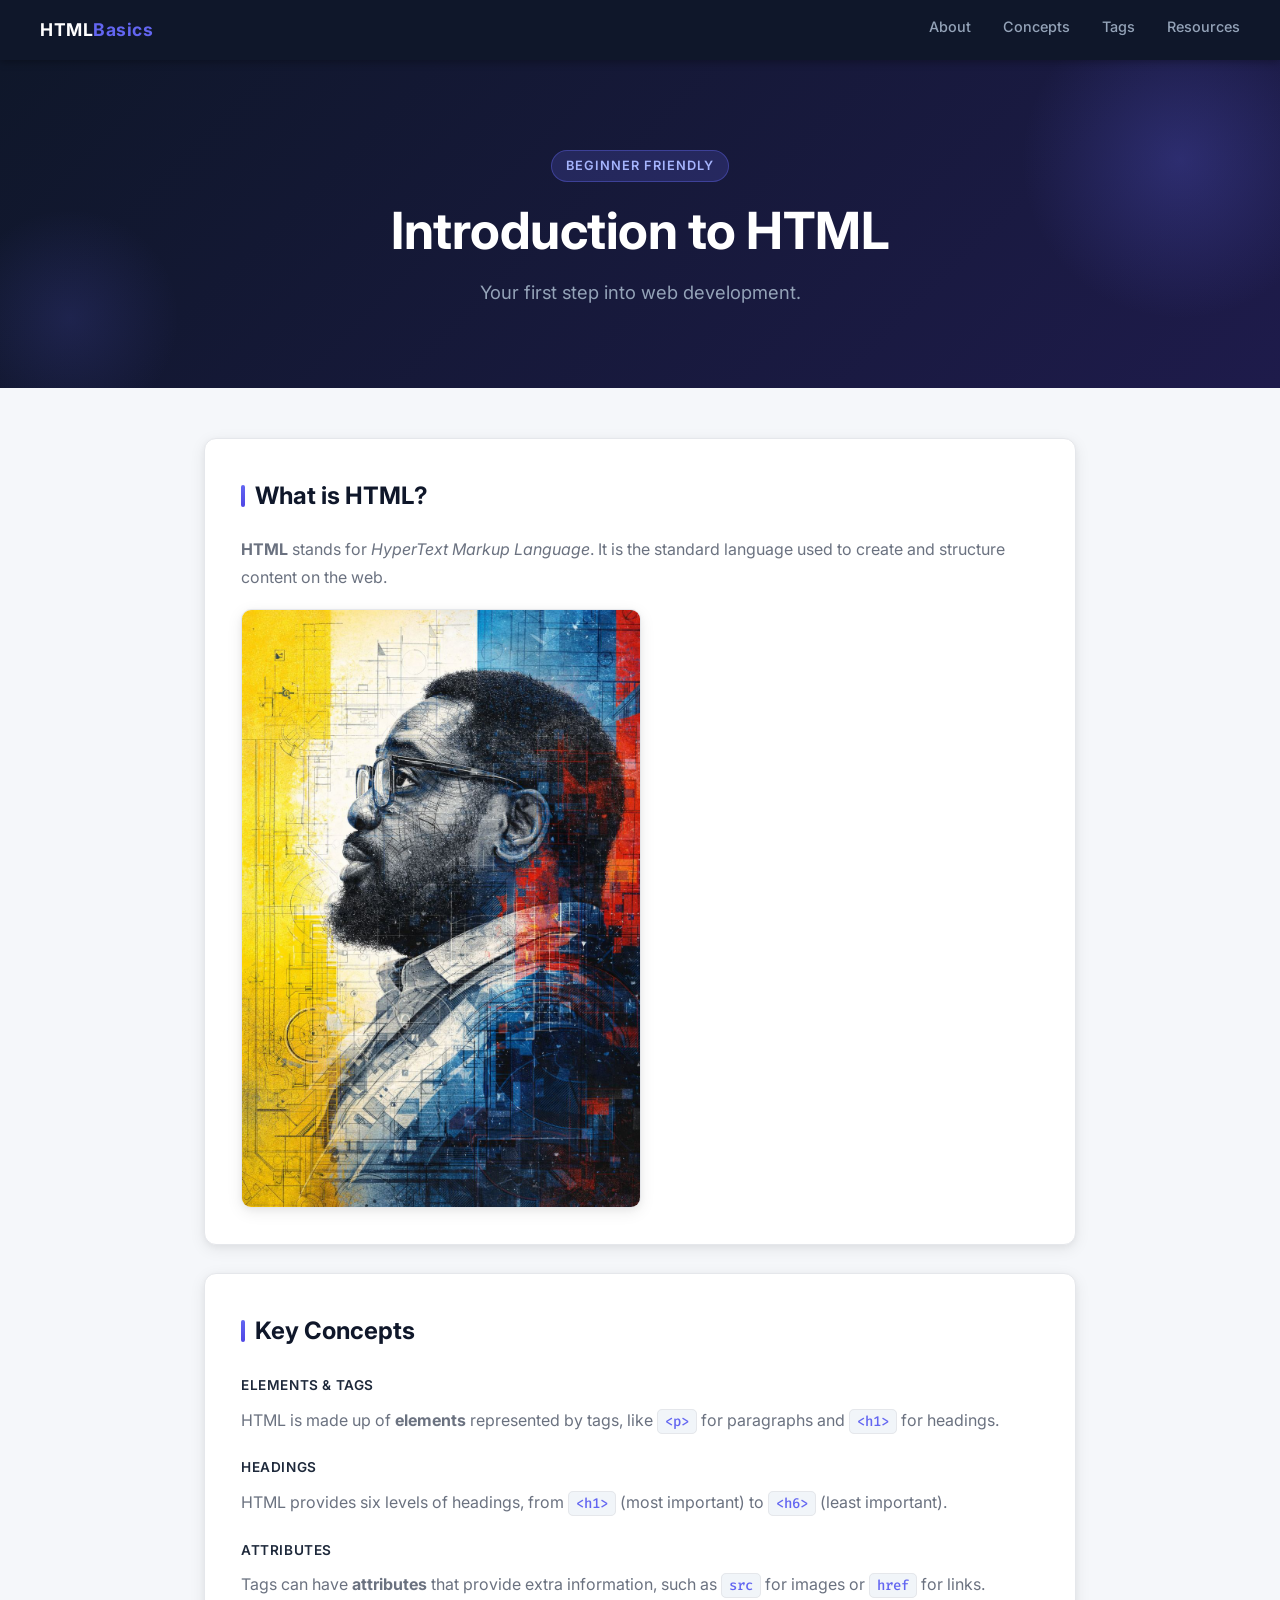
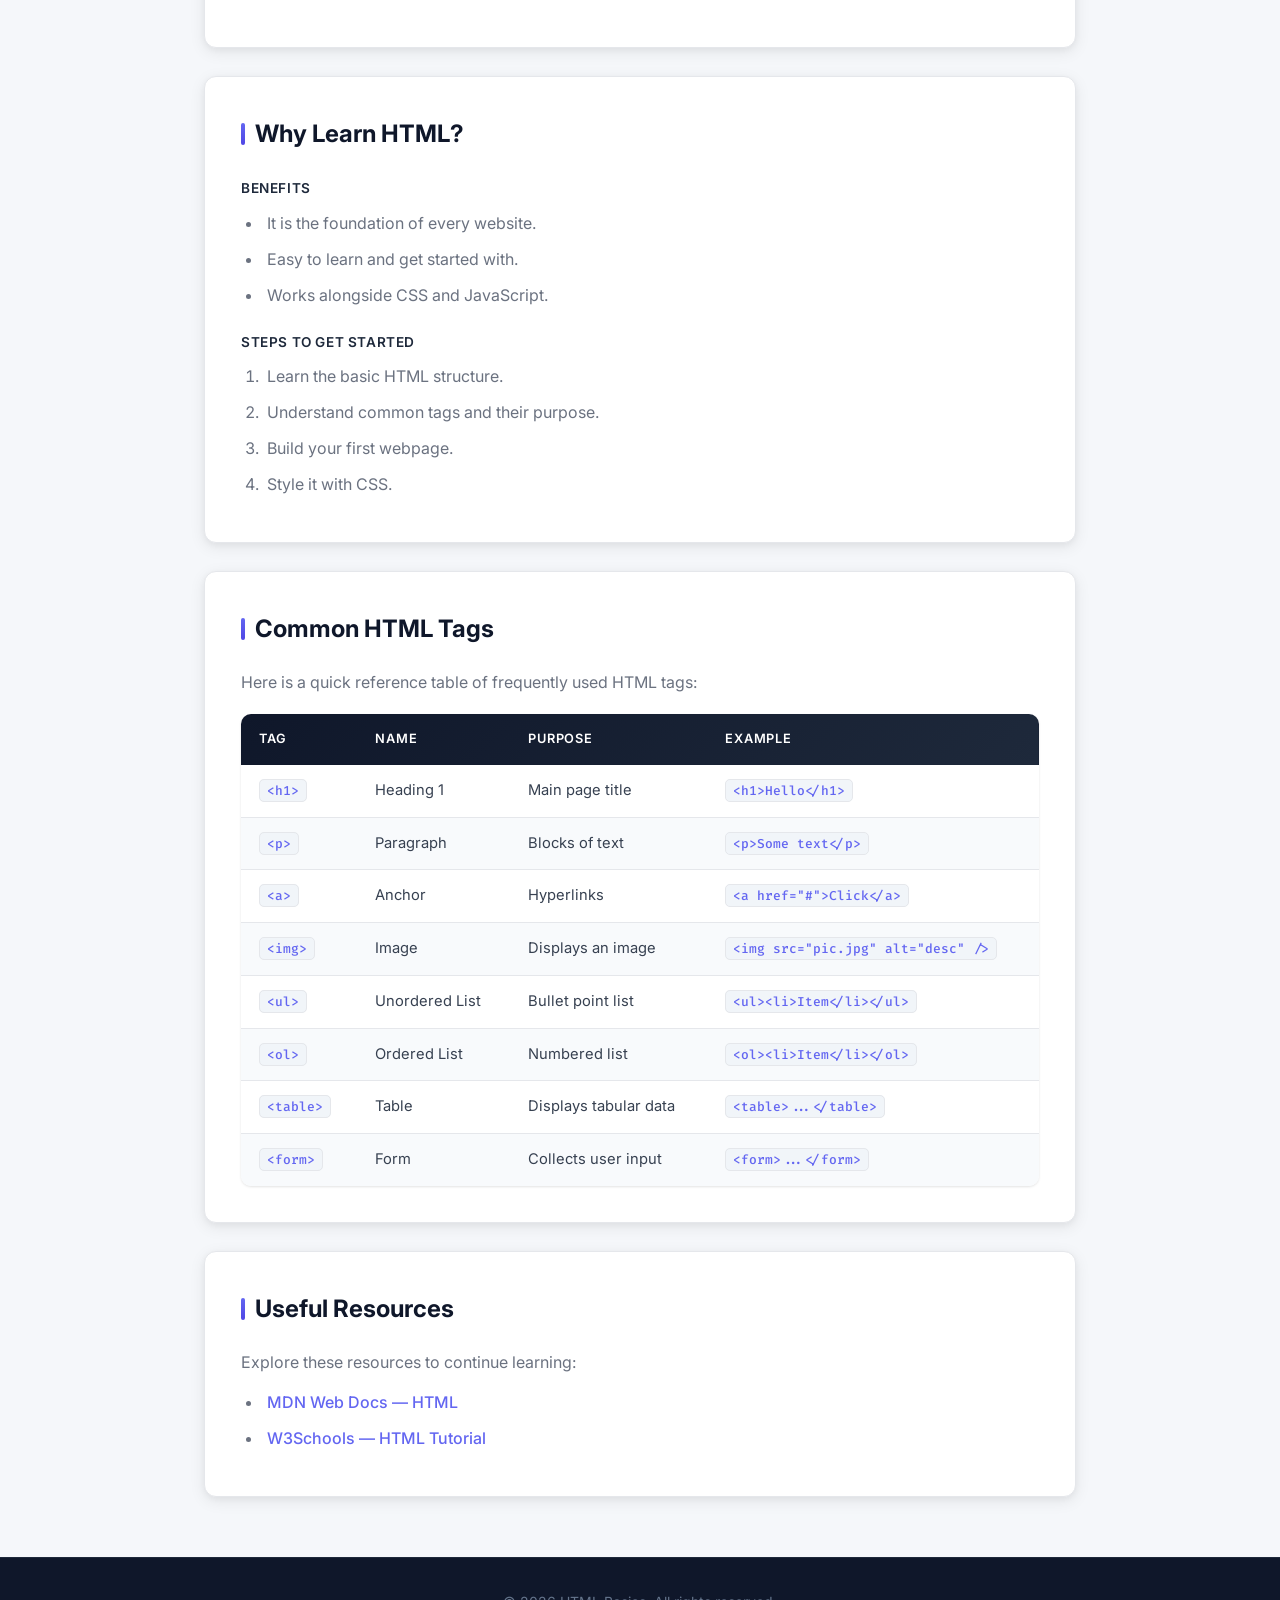
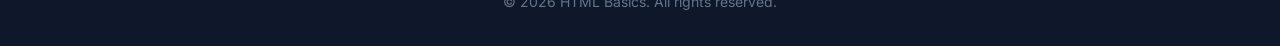
==== 1.html @ 107e8316 "Initial commit: introductory HTML & CSS project" ====
<!DOCTYPE html>
<html lang="en">

<head>
    <meta charset="UTF-8" />
    <meta name="viewport" content="width=device-width, initial-scale=1.0" />
    <meta name="description" content="An introductory HTML page covering the basics of web development." />
    <meta name="keywords" content="HTML, frontend, web development, beginner, basics" />
    <title>HTML Basics</title>
    <link rel="stylesheet" href="style.css" />
</head>

<body>

    <!-- Navigation -->
    <nav>
        <a href="#" class="nav-brand">HTML<span>Basics</span></a>
        <ul>
            <li><a href="#about">About</a></li>
            <li><a href="#concepts">Concepts</a></li>
            <li><a href="#tags">Tags</a></li>
            <li><a href="#resources">Resources</a></li>
        </ul>
    </nav>

    <!-- Page Header -->
    <header>
        <div class="badge">Beginner Friendly</div>
        <h1>Introduction to HTML</h1>
        <p>Your first step into web development.</p>
    </header>

    <!-- Main Content -->
    <main>

        <!-- About Section -->
        <section id="about">
            <h2>What is HTML?</h2>
            <p>
                <strong>HTML</strong> stands for <em>HyperText Markup Language</em>.
                It is the standard language used to create and structure content on the web.
            </p>
            <img src="images/1.jpg" alt="HTML illustration" width="400" />
        </section>

        <!-- Key Concepts Section -->
        <section id="concepts">
            <h2>Key Concepts</h2>

            <h3>Elements &amp; Tags</h3>
            <p>HTML is made up of <strong>elements</strong> represented by tags, like <code>&lt;p&gt;</code> for
                paragraphs and <code>&lt;h1&gt;</code> for headings.</p>

            <h3>Headings</h3>
            <p>HTML provides six levels of headings, from <code>&lt;h1&gt;</code> (most important) to
                <code>&lt;h6&gt;</code> (least important).
            </p>

            <h3>Attributes</h3>
            <p>Tags can have <strong>attributes</strong> that provide extra information, such as <code>src</code> for
                images or <code>href</code> for links.</p>
        </section>

        <!-- Lists Section -->
        <section>
            <h2>Why Learn HTML?</h2>

            <h3>Benefits</h3>
            <ul>
                <li>It is the foundation of every website.</li>
                <li>Easy to learn and get started with.</li>
                <li>Works alongside CSS and JavaScript.</li>
            </ul>

            <h3>Steps to Get Started</h3>
            <ol>
                <li>Learn the basic HTML structure.</li>
                <li>Understand common tags and their purpose.</li>
                <li>Build your first webpage.</li>
                <li>Style it with CSS.</li>
            </ol>
        </section>

        <!-- HTML Tags Table Section -->
        <section id="tags">
            <h2>Common HTML Tags</h2>
            <p>Here is a quick reference table of frequently used HTML tags:</p>
            <table>
                <thead>
                    <tr>
                        <th>Tag</th>
                        <th>Name</th>
                        <th>Purpose</th>
                        <th>Example</th>
                    </tr>
                </thead>
                <tbody>
                    <tr>
                        <td><code>&lt;h1&gt;</code></td>
                        <td>Heading 1</td>
                        <td>Main page title</td>
                        <td><code>&lt;h1&gt;Hello&lt;/h1&gt;</code></td>
                    </tr>
                    <tr>
                        <td><code>&lt;p&gt;</code></td>
                        <td>Paragraph</td>
                        <td>Blocks of text</td>
                        <td><code>&lt;p&gt;Some text&lt;/p&gt;</code></td>
                    </tr>
                    <tr>
                        <td><code>&lt;a&gt;</code></td>
                        <td>Anchor</td>
                        <td>Hyperlinks</td>
                        <td><code>&lt;a href="#"&gt;Click&lt;/a&gt;</code></td>
                    </tr>
                    <tr>
                        <td><code>&lt;img&gt;</code></td>
                        <td>Image</td>
                        <td>Displays an image</td>
                        <td><code>&lt;img src="pic.jpg" alt="desc" /&gt;</code></td>
                    </tr>
                    <tr>
                        <td><code>&lt;ul&gt;</code></td>
                        <td>Unordered List</td>
                        <td>Bullet point list</td>
                        <td><code>&lt;ul&gt;&lt;li&gt;Item&lt;/li&gt;&lt;/ul&gt;</code></td>
                    </tr>
                    <tr>
                        <td><code>&lt;ol&gt;</code></td>
                        <td>Ordered List</td>
                        <td>Numbered list</td>
                        <td><code>&lt;ol&gt;&lt;li&gt;Item&lt;/li&gt;&lt;/ol&gt;</code></td>
                    </tr>
                    <tr>
                        <td><code>&lt;table&gt;</code></td>
                        <td>Table</td>
                        <td>Displays tabular data</td>
                        <td><code>&lt;table&gt;...&lt;/table&gt;</code></td>
                    </tr>
                    <tr>
                        <td><code>&lt;form&gt;</code></td>
                        <td>Form</td>
                        <td>Collects user input</td>
                        <td><code>&lt;form&gt;...&lt;/form&gt;</code></td>
                    </tr>
                </tbody>
            </table>
        </section>

        <!-- Links Section -->
        <section id="resources">
            <h2>Useful Resources</h2>
            <p>Explore these resources to continue learning:</p>
            <ul>
                <li><a href="https://developer.mozilla.org/en-US/docs/Web/HTML" target="_blank"
                        rel="noopener noreferrer">MDN Web Docs — HTML</a></li>
                <li><a href="https://www.w3schools.com/html/" target="_blank" rel="noopener noreferrer">W3Schools — HTML
                        Tutorial</a></li>
            </ul>
        </section>

    </main>

    <!-- Page Footer -->
    <footer>
        <p>&copy; 2026 HTML Basics. All rights reserved.</p>
    </footer>

</body>

</html>
---- style.css ----
/* ── Google Fonts ── */
@import url('https://fonts.googleapis.com/css2?family=Inter:wght@400;500;600;700&family=Fira+Code:wght@400;500&display=swap');

/* ── CSS Variables ── */
:root {
    --color-bg: #f5f7fa;
    --color-surface: #ffffff;
    --color-primary: #0f172a;
    --color-secondary: #1e293b;
    --color-accent: #6366f1;
    --color-accent-hover: #4f46e5;
    --color-danger: #ef4444;
    --color-text: #374151;
    --color-muted: #6b7280;
    --color-border: #e5e7eb;
    --color-code-bg: #f1f5f9;
    --radius: 12px;
    --shadow-sm: 0 1px 3px rgba(0, 0, 0, 0.08), 0 1px 2px rgba(0, 0, 0, 0.04);
    --shadow-md: 0 4px 16px rgba(0, 0, 0, 0.08), 0 2px 6px rgba(0, 0, 0, 0.04);
    --transition: 0.2s ease;
}

/* ── Reset & Base ── */
*,
*::before,
*::after {
    margin: 0;
    padding: 0;
    box-sizing: border-box;
}

html {
    scroll-behavior: smooth;
}

body {
    font-family: 'Inter', 'Segoe UI', sans-serif;
    background-color: var(--color-bg);
    color: var(--color-text);
    line-height: 1.75;
    font-size: 16px;
}

/* ── Nav ── */
nav {
    background-color: var(--color-primary);
    padding: 0 40px;
    display: flex;
    align-items: center;
    justify-content: space-between;
    height: 60px;
    position: sticky;
    top: 0;
    z-index: 100;
    box-shadow: 0 2px 8px rgba(0, 0, 0, 0.3);
}

nav .nav-brand {
    color: #fff;
    font-size: 1.1rem;
    font-weight: 700;
    letter-spacing: 0.5px;
    text-decoration: none;
}

nav .nav-brand span {
    color: var(--color-accent);
}

nav ul {
    list-style: none;
    display: flex;
    gap: 28px;
    padding: 0;
}

nav ul li a {
    color: #94a3b8;
    font-size: 0.9rem;
    font-weight: 500;
    text-decoration: none;
    transition: color var(--transition);
}

nav ul li a:hover {
    color: #fff;
    text-decoration: none;
}

/* ── Header ── */
header {
    background: linear-gradient(135deg, var(--color-primary) 0%, #1e1b4b 100%);
    color: #fff;
    padding: 90px 40px 80px;
    text-align: center;
    position: relative;
    overflow: hidden;
}

header::before {
    content: '';
    position: absolute;
    top: -60px;
    right: -60px;
    width: 320px;
    height: 320px;
    background: radial-gradient(circle, rgba(99, 102, 241, 0.25) 0%, transparent 70%);
    pointer-events: none;
}

header::after {
    content: '';
    position: absolute;
    bottom: -40px;
    left: -40px;
    width: 220px;
    height: 220px;
    background: radial-gradient(circle, rgba(99, 102, 241, 0.15) 0%, transparent 70%);
    pointer-events: none;
}

header .badge {
    display: inline-block;
    background-color: rgba(99, 102, 241, 0.2);
    color: #a5b4fc;
    border: 1px solid rgba(99, 102, 241, 0.4);
    padding: 4px 14px;
    border-radius: 999px;
    font-size: 0.8rem;
    font-weight: 600;
    letter-spacing: 1px;
    text-transform: uppercase;
    margin-bottom: 18px;
}

header h1 {
    font-size: 3.2rem;
    font-weight: 700;
    letter-spacing: -0.5px;
    margin-bottom: 14px;
    line-height: 1.2;
}

header p {
    font-size: 1.15rem;
    color: #94a3b8;
    max-width: 480px;
    margin: 0 auto;
}

/* ── Main Layout ── */
main {
    max-width: 920px;
    margin: 50px auto 60px;
    padding: 0 24px;
    display: flex;
    flex-direction: column;
    gap: 28px;
}

/* ── Sections ── */
section {
    background-color: var(--color-surface);
    border-radius: var(--radius);
    padding: 36px;
    box-shadow: var(--shadow-md);
    border: 1px solid var(--color-border);
    transition: box-shadow var(--transition);
}

section:hover {
    box-shadow: 0 8px 28px rgba(0, 0, 0, 0.1);
}

section h2 {
    font-size: 1.5rem;
    font-weight: 700;
    color: var(--color-primary);
    margin-bottom: 18px;
    display: flex;
    align-items: center;
    gap: 10px;
}

section h2::before {
    content: '';
    display: inline-block;
    width: 4px;
    height: 22px;
    background: linear-gradient(180deg, var(--color-accent), var(--color-accent-hover));
    border-radius: 4px;
    flex-shrink: 0;
}

section h3 {
    font-size: 1rem;
    font-weight: 600;
    color: var(--color-secondary);
    margin: 22px 0 8px;
    text-transform: uppercase;
    letter-spacing: 0.6px;
    font-size: 0.85rem;
}

section p {
    color: var(--color-muted);
    margin-bottom: 12px;
}

/* ── Image ── */
img {
    display: block;
    max-width: 100%;
    border-radius: 10px;
    margin-top: 18px;
    box-shadow: var(--shadow-md);
    border: 1px solid var(--color-border);
}

/* ── Lists ── */
ul,
ol {
    padding-left: 22px;
    color: var(--color-muted);
}

ul li,
ol li {
    margin-bottom: 8px;
    padding-left: 4px;
}

/* ── Code ── */
code {
    background-color: var(--color-code-bg);
    color: var(--color-accent);
    padding: 2px 7px;
    border-radius: 5px;
    font-size: 0.875em;
    font-family: 'Fira Code', 'Courier New', monospace;
    border: 1px solid var(--color-border);
    font-weight: 500;
}

/* ── Table ── */
table {
    width: 100%;
    border-collapse: collapse;
    margin-top: 18px;
    font-size: 0.92rem;
    border-radius: 10px;
    overflow: hidden;
    box-shadow: var(--shadow-sm);
}

thead {
    background: linear-gradient(135deg, var(--color-primary), var(--color-secondary));
    color: #fff;
}

thead th {
    padding: 14px 18px;
    text-align: left;
    font-size: 0.8rem;
    font-weight: 600;
    letter-spacing: 0.8px;
    text-transform: uppercase;
}

tbody tr {
    border-bottom: 1px solid var(--color-border);
    transition: background-color var(--transition);
}

tbody tr:last-child {
    border-bottom: none;
}

tbody tr:nth-child(even) {
    background-color: #f8fafc;
}

tbody tr:hover {
    background-color: #eef2ff;
}

tbody td {
    padding: 13px 18px;
    color: var(--color-text);
}

/* ── Links ── */
a {
    color: var(--color-accent);
    text-decoration: none;
    font-weight: 500;
    transition: color var(--transition);
}

a:hover {
    color: var(--color-accent-hover);
    text-decoration: underline;
}

/* ── Footer ── */
footer {
    text-align: center;
    padding: 32px 24px;
    background-color: var(--color-primary);
    color: #64748b;
    font-size: 0.875rem;
    margin-top: 20px;
    border-top: 1px solid #1e293b;
}

footer p {
    color: #64748b;
}

/* ── Responsive ── */
@media (max-width: 640px) {
    nav {
        padding: 0 20px;
    }

    nav ul {
        display: none;
    }

    header {
        padding: 60px 24px 50px;
    }

    header h1 {
        font-size: 2rem;
    }

    section {
        padding: 24px;
    }

    table {
        font-size: 0.8rem;
    }

    thead th,
    tbody td {
        padding: 10px 12px;
    }
}
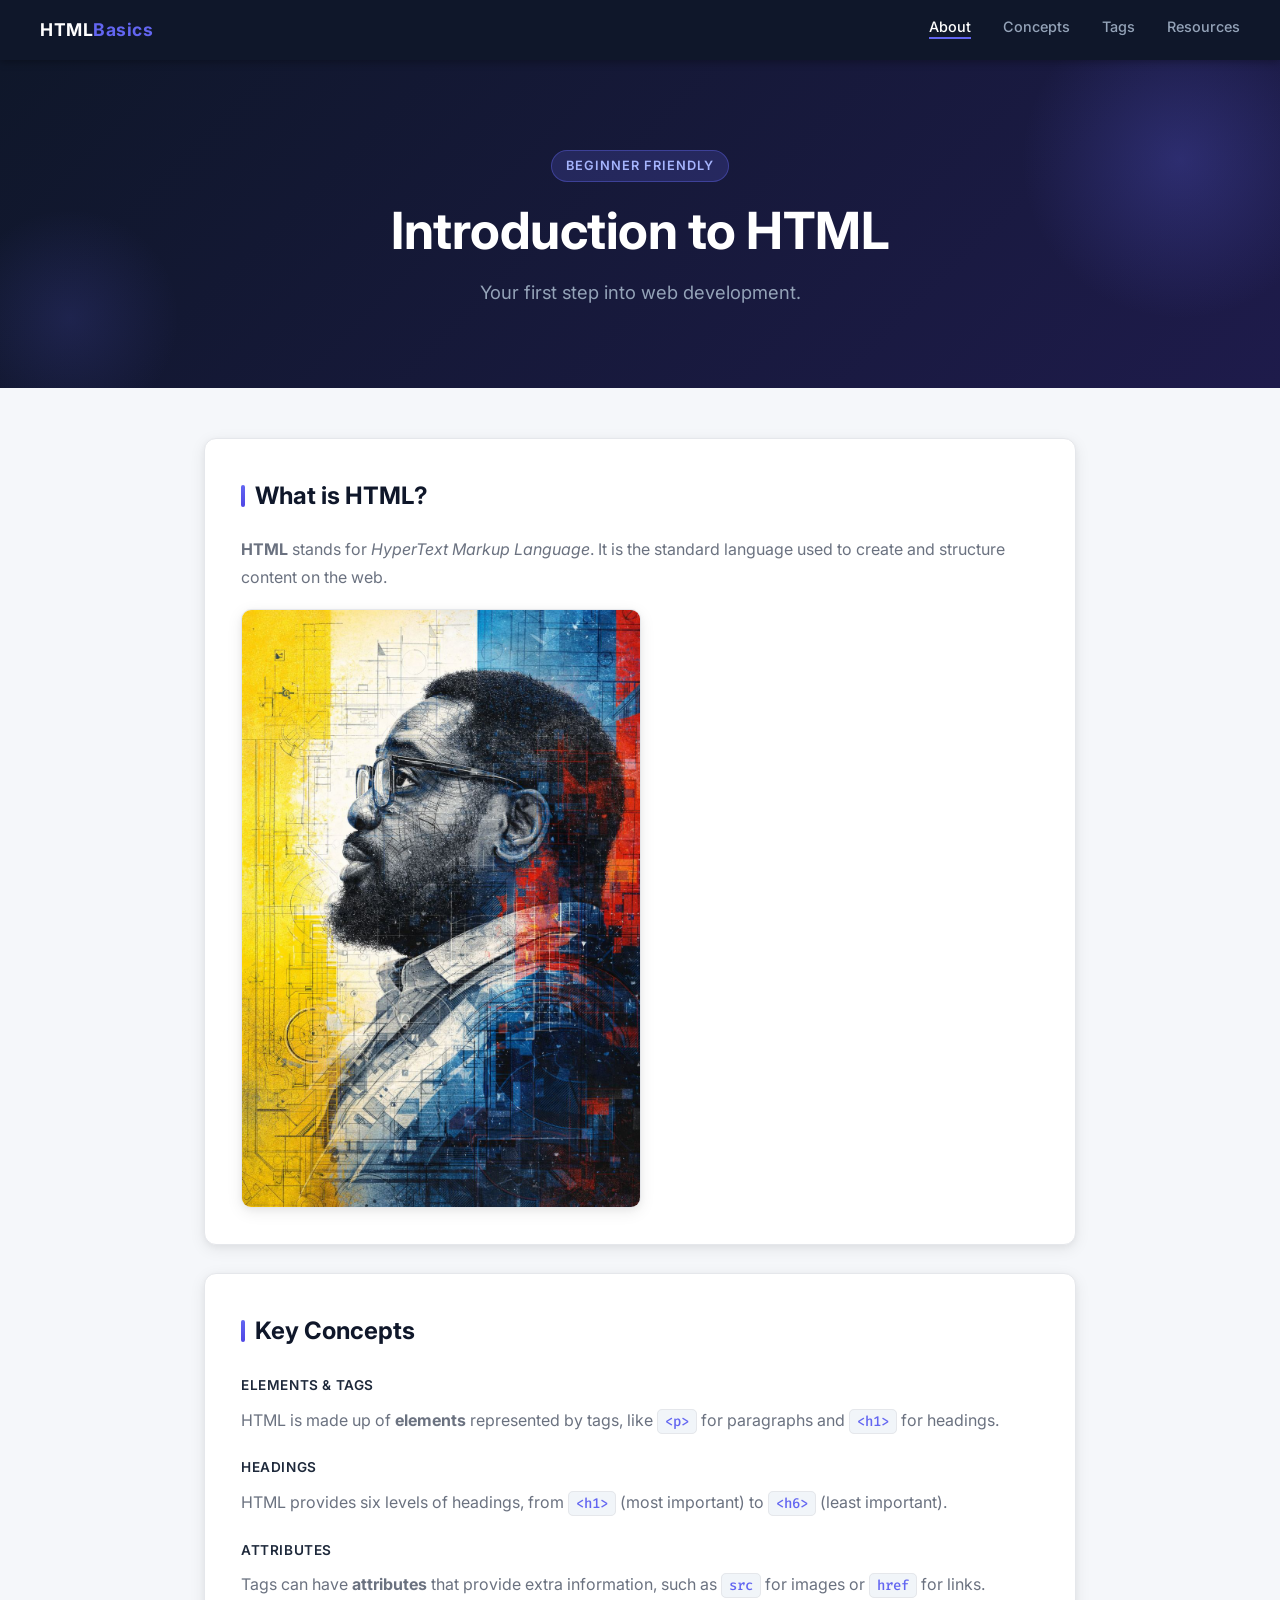
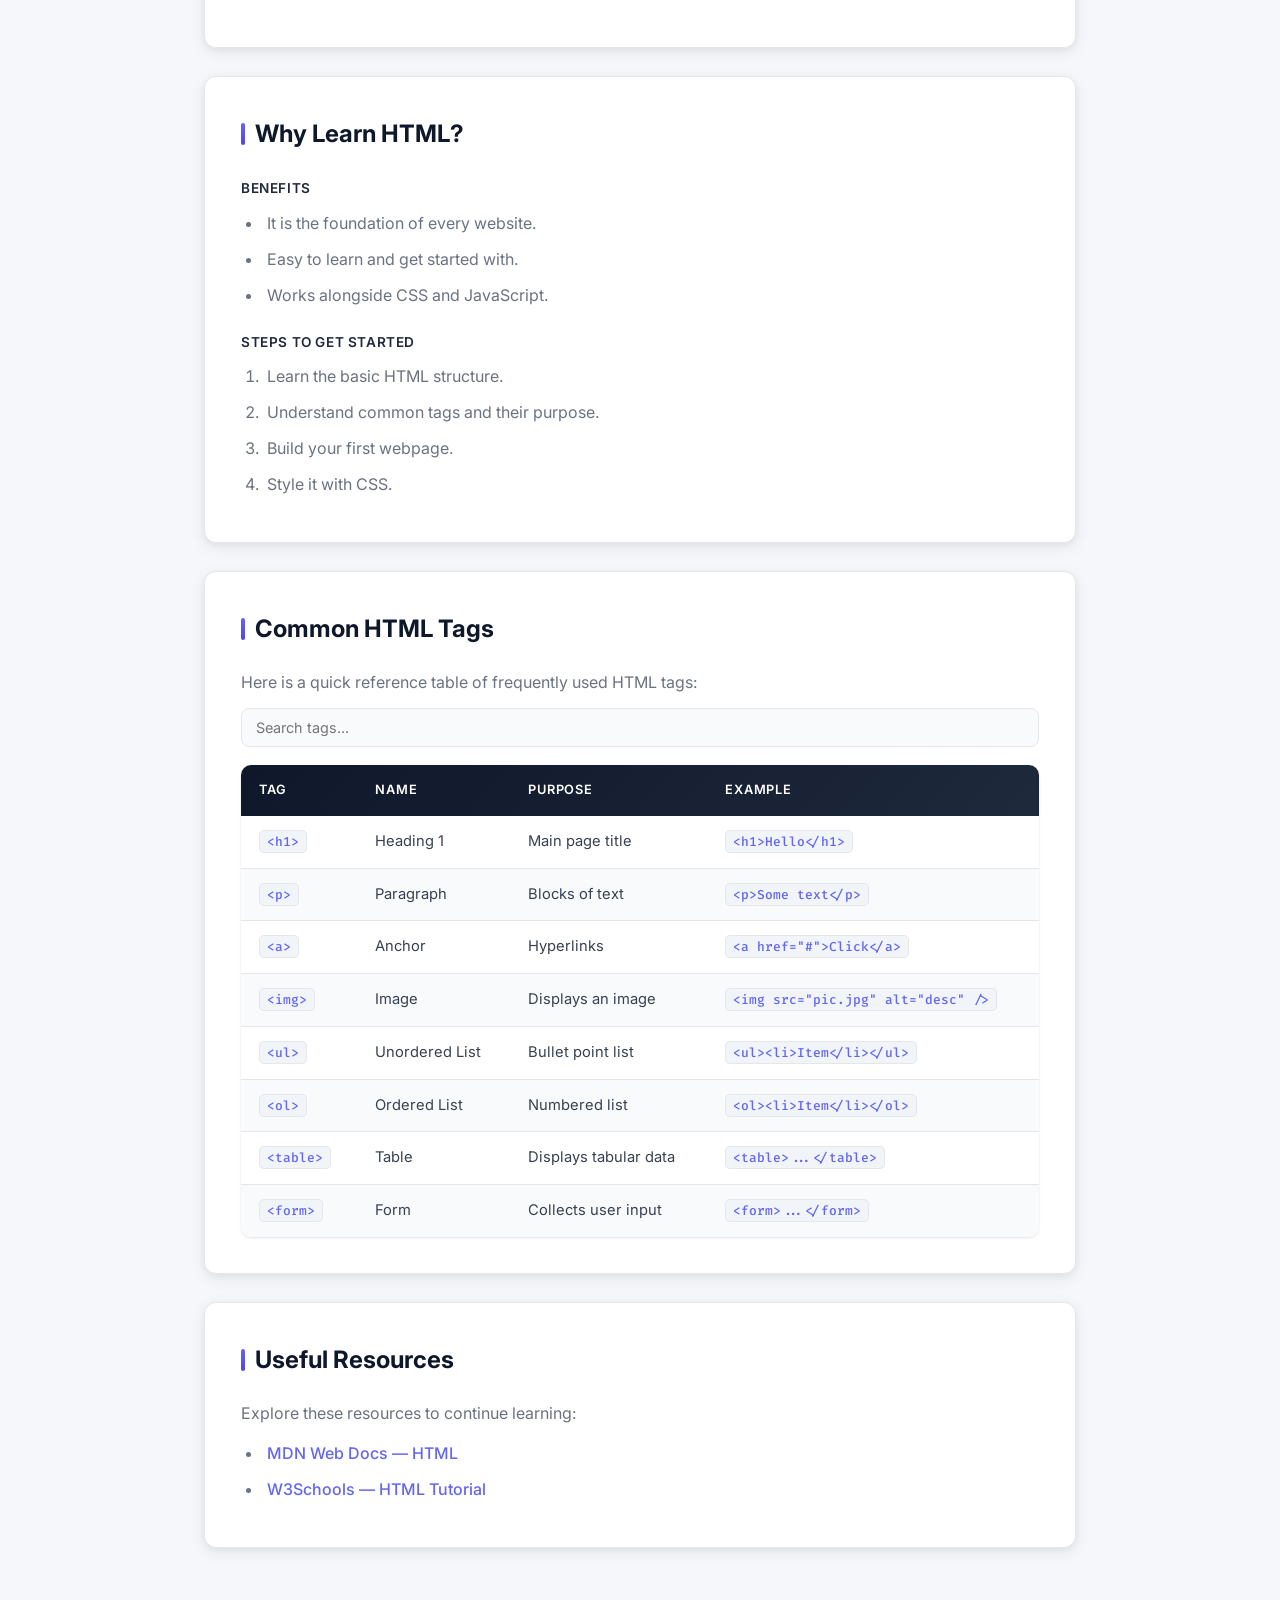
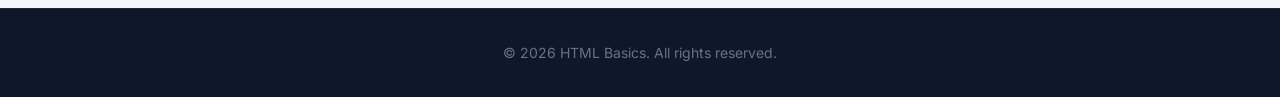
==== commit 09c24829: "feat: add JavaScript interactions (scroll spy, fade-in, table filter, copy code, auto year)" ====
--- a/1.html
+++ b/1.html
@@ -166,6 +166,7 @@
         <p>&copy; 2026 HTML Basics. All rights reserved.</p>
     </footer>
 
+    <script src="style.js"></script>
 </body>
 
 </html>
--- a/style.css
+++ b/style.css
@@ -317,6 +317,46 @@
     color: #64748b;
 }
 
+/* ── Active Nav Link ── */
+nav ul li a.active {
+    color: #fff;
+    border-bottom: 2px solid var(--color-accent);
+    padding-bottom: 2px;
+}
+
+/* ── Fade-in Animation ── */
+.fade-in {
+    opacity: 0;
+    transform: translateY(20px);
+    transition: opacity 0.5s ease, transform 0.5s ease;
+}
+
+.fade-in.visible {
+    opacity: 1;
+    transform: translateY(0);
+}
+
+/* ── Table Filter Input ── */
+#tableFilter {
+    display: block;
+    width: 100%;
+    padding: 10px 14px;
+    margin-bottom: 12px;
+    border: 1px solid var(--color-border);
+    border-radius: 8px;
+    font-family: inherit;
+    font-size: 0.9rem;
+    color: var(--color-text);
+    background-color: #f8fafc;
+    outline: none;
+    transition: border-color var(--transition), box-shadow var(--transition);
+}
+
+#tableFilter:focus {
+    border-color: var(--color-accent);
+    box-shadow: 0 0 0 3px rgba(99, 102, 241, 0.15);
+}
+
 /* ── Responsive ── */
 @media (max-width: 640px) {
     nav {
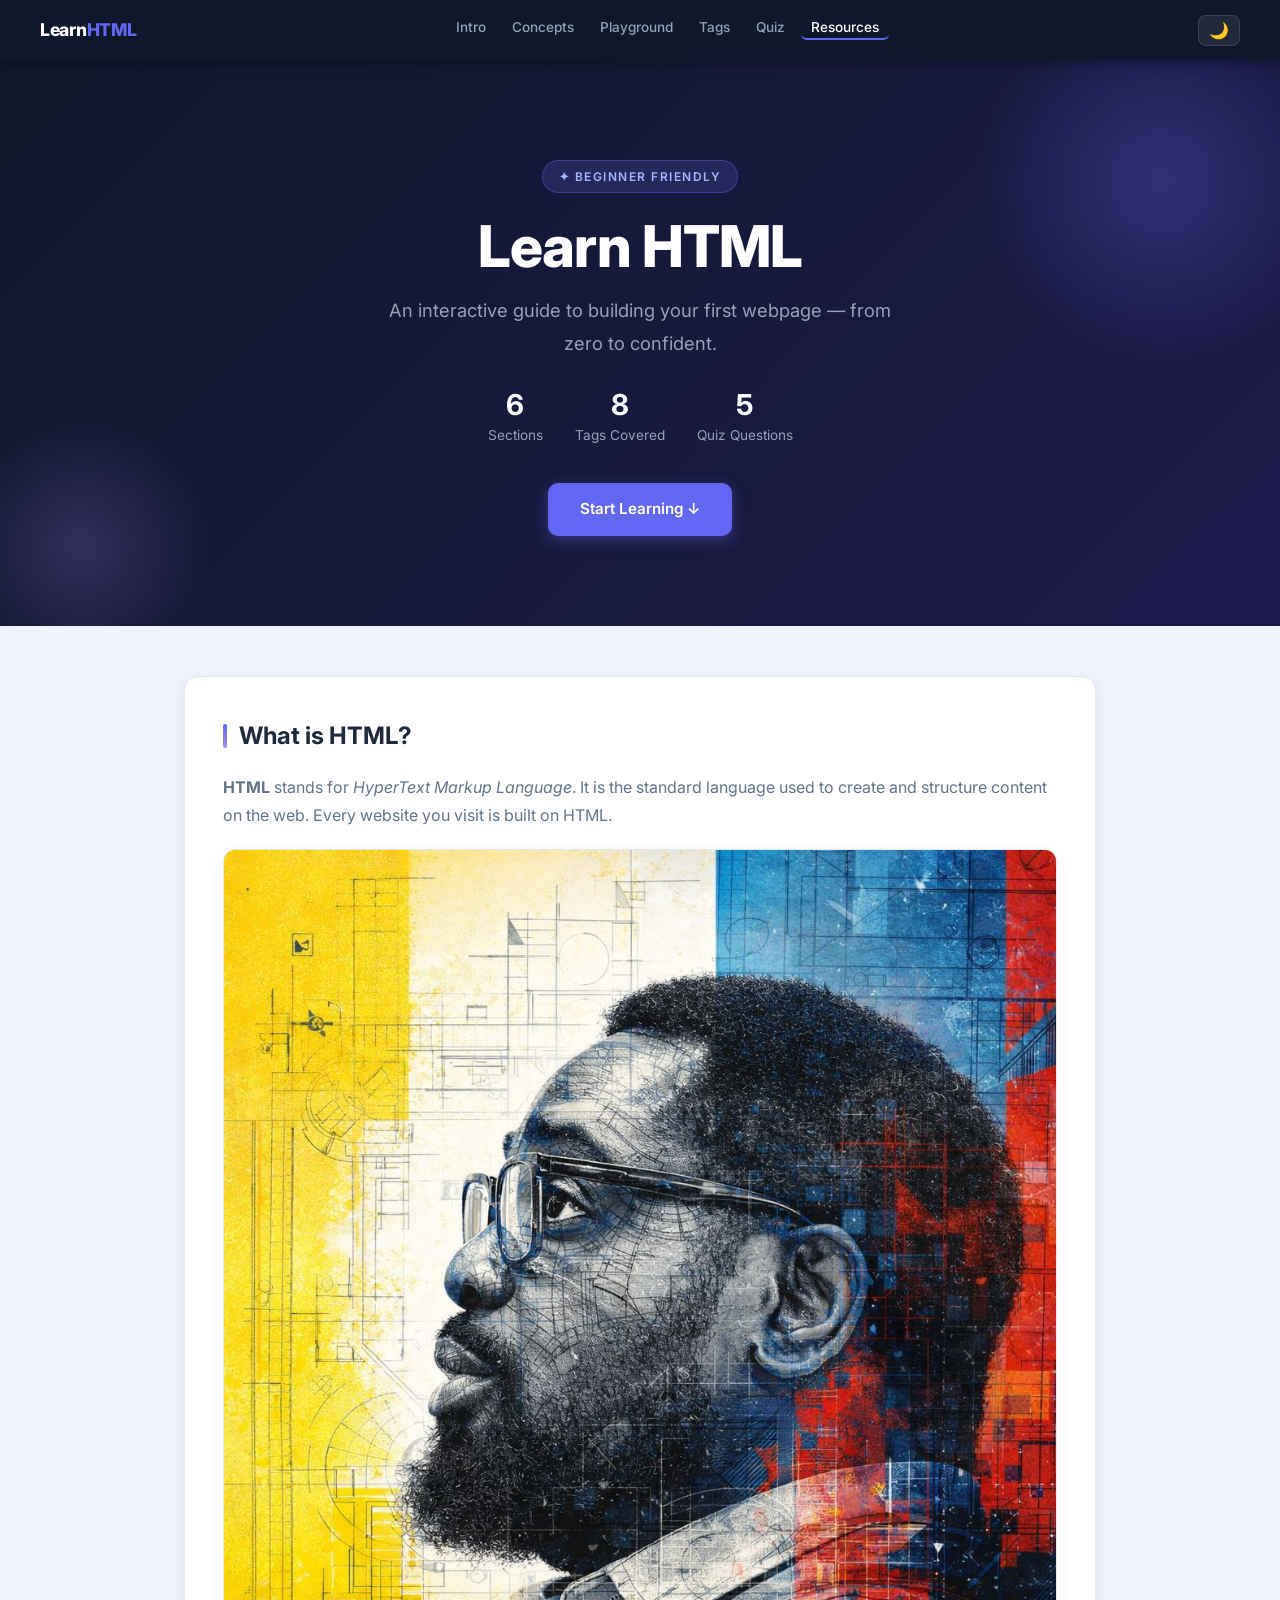
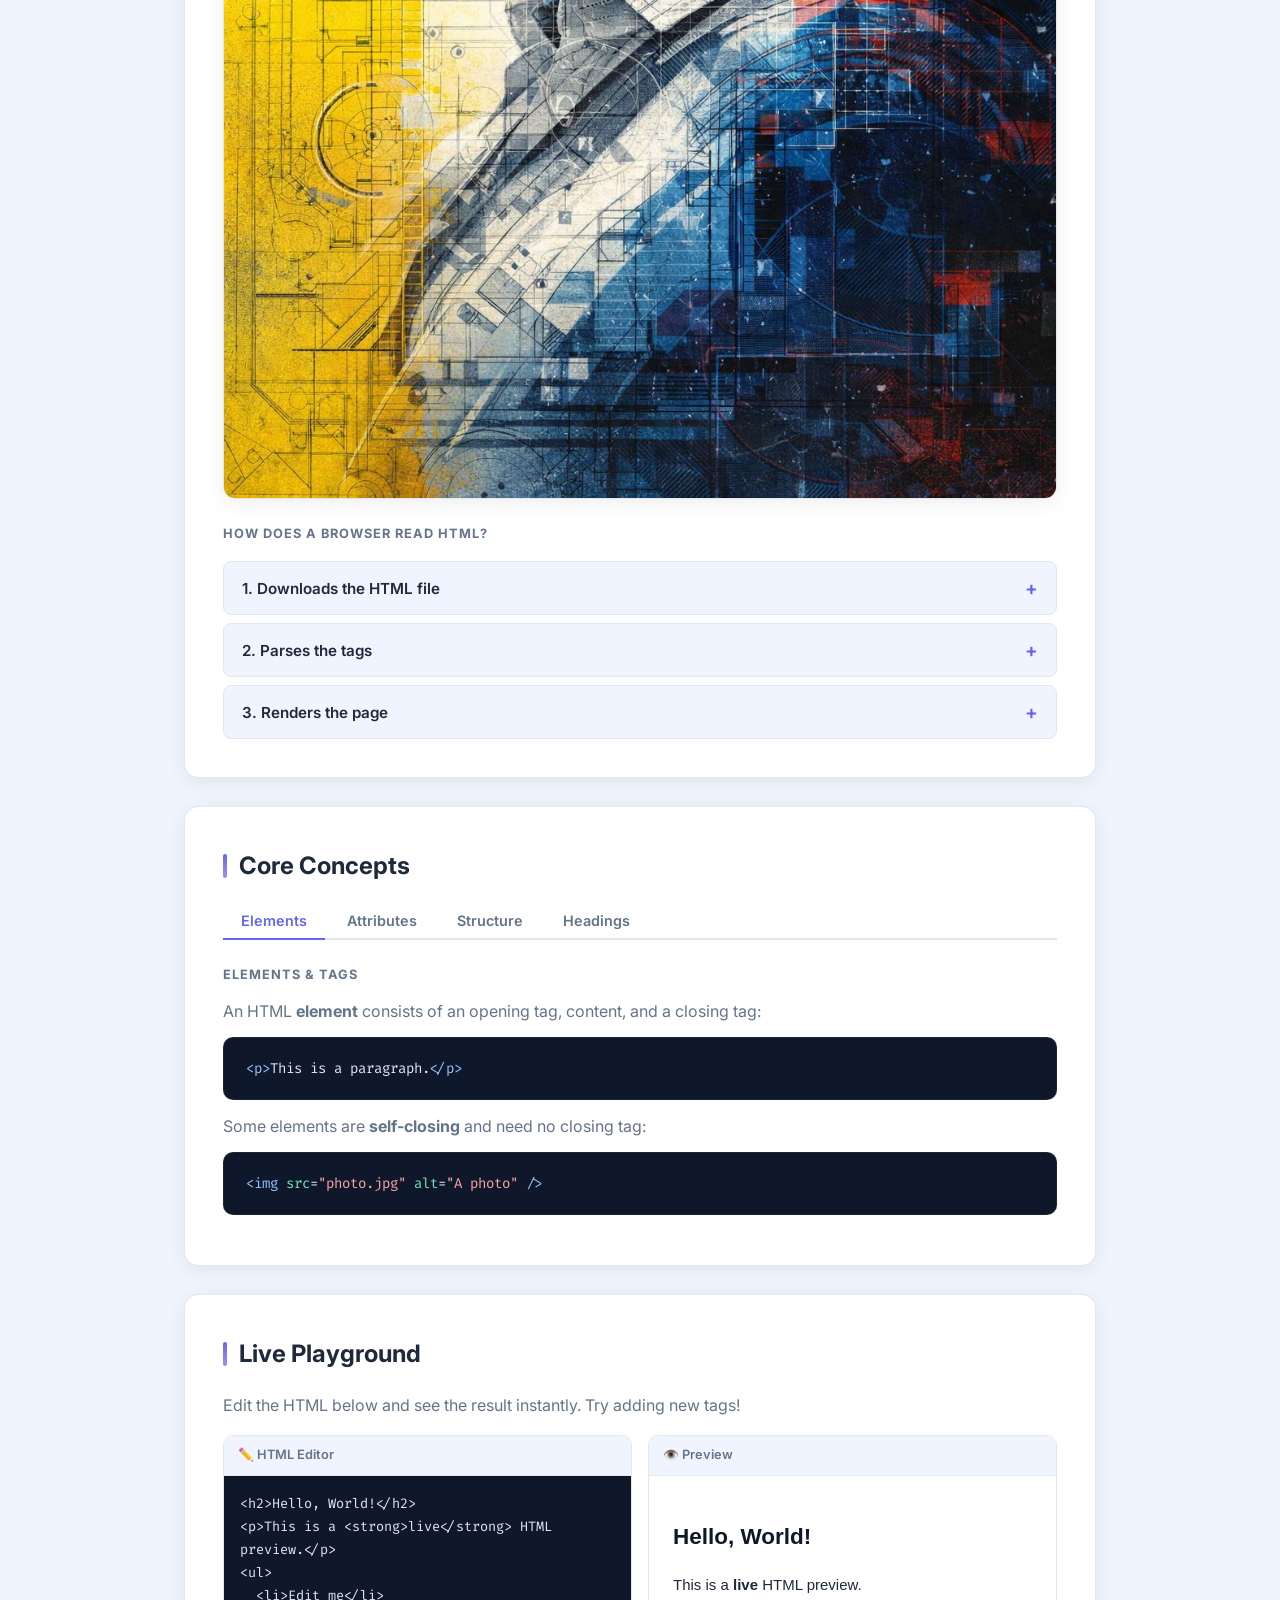
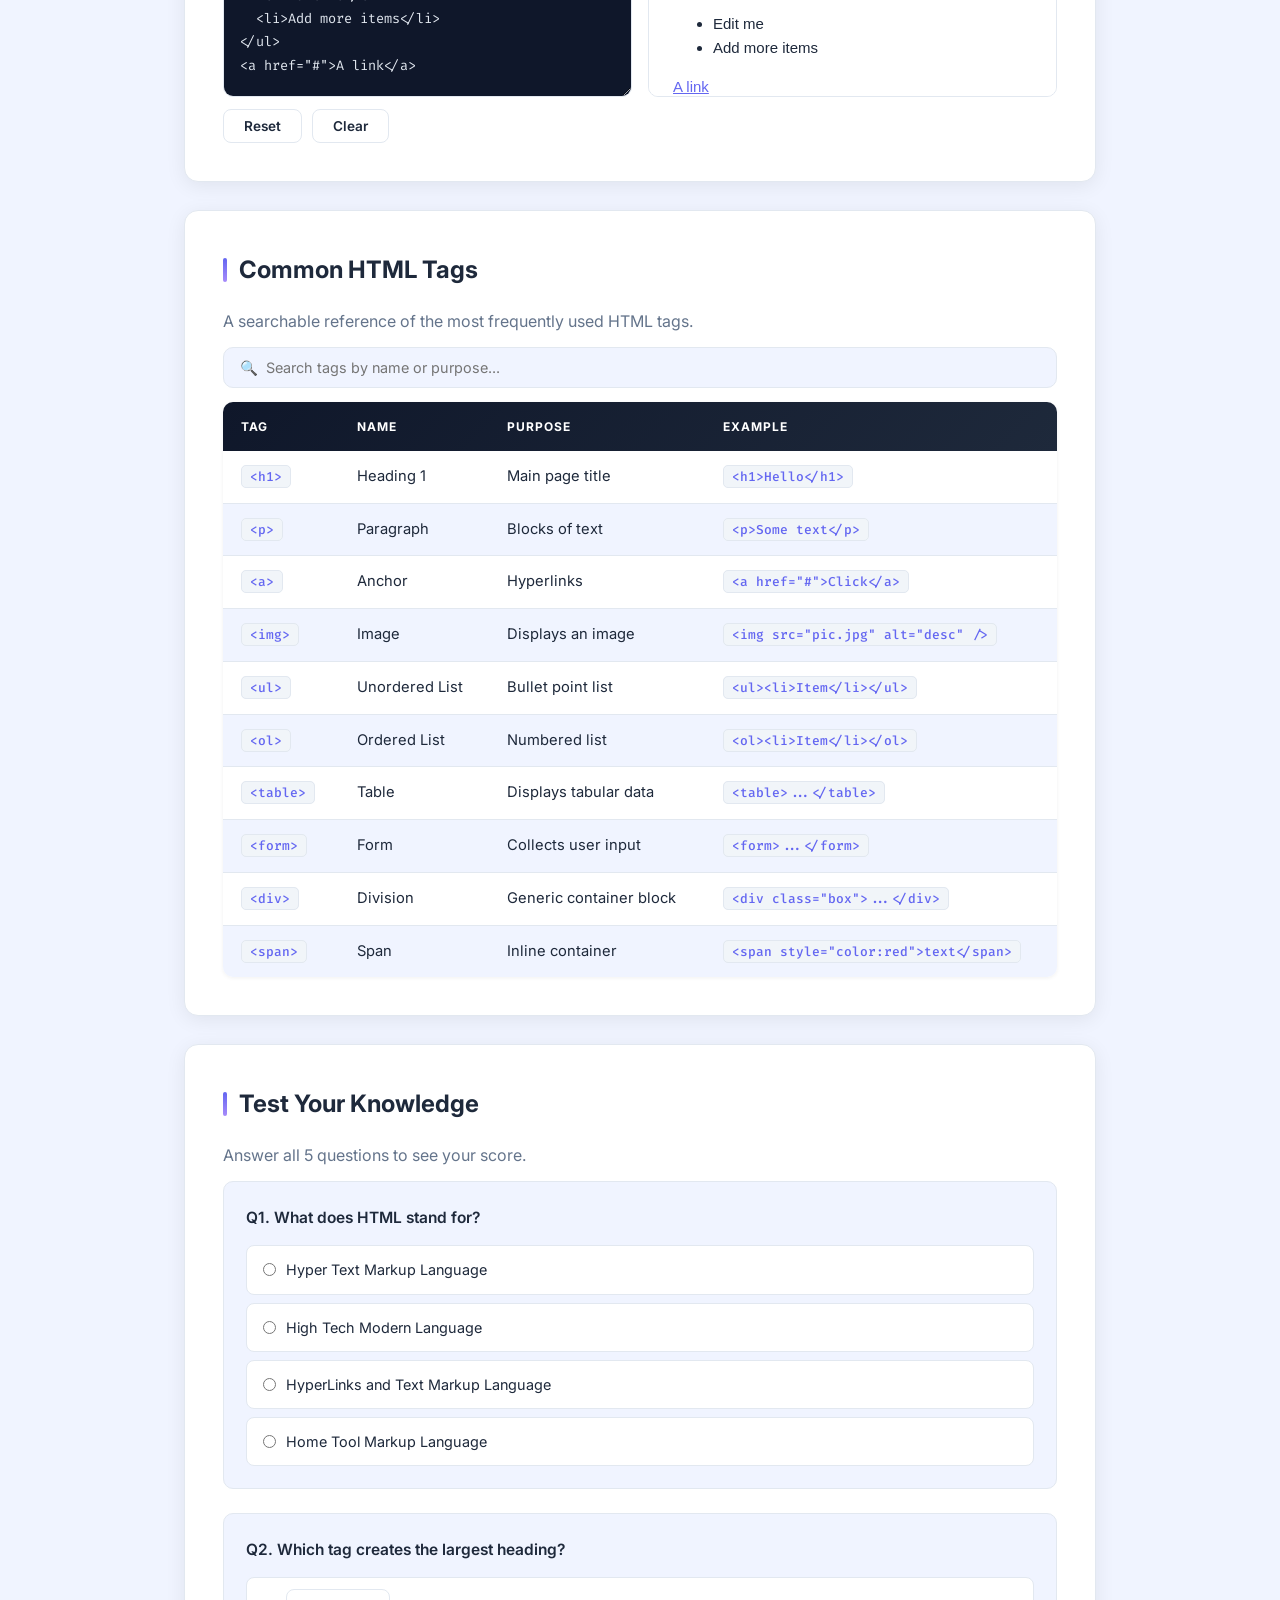
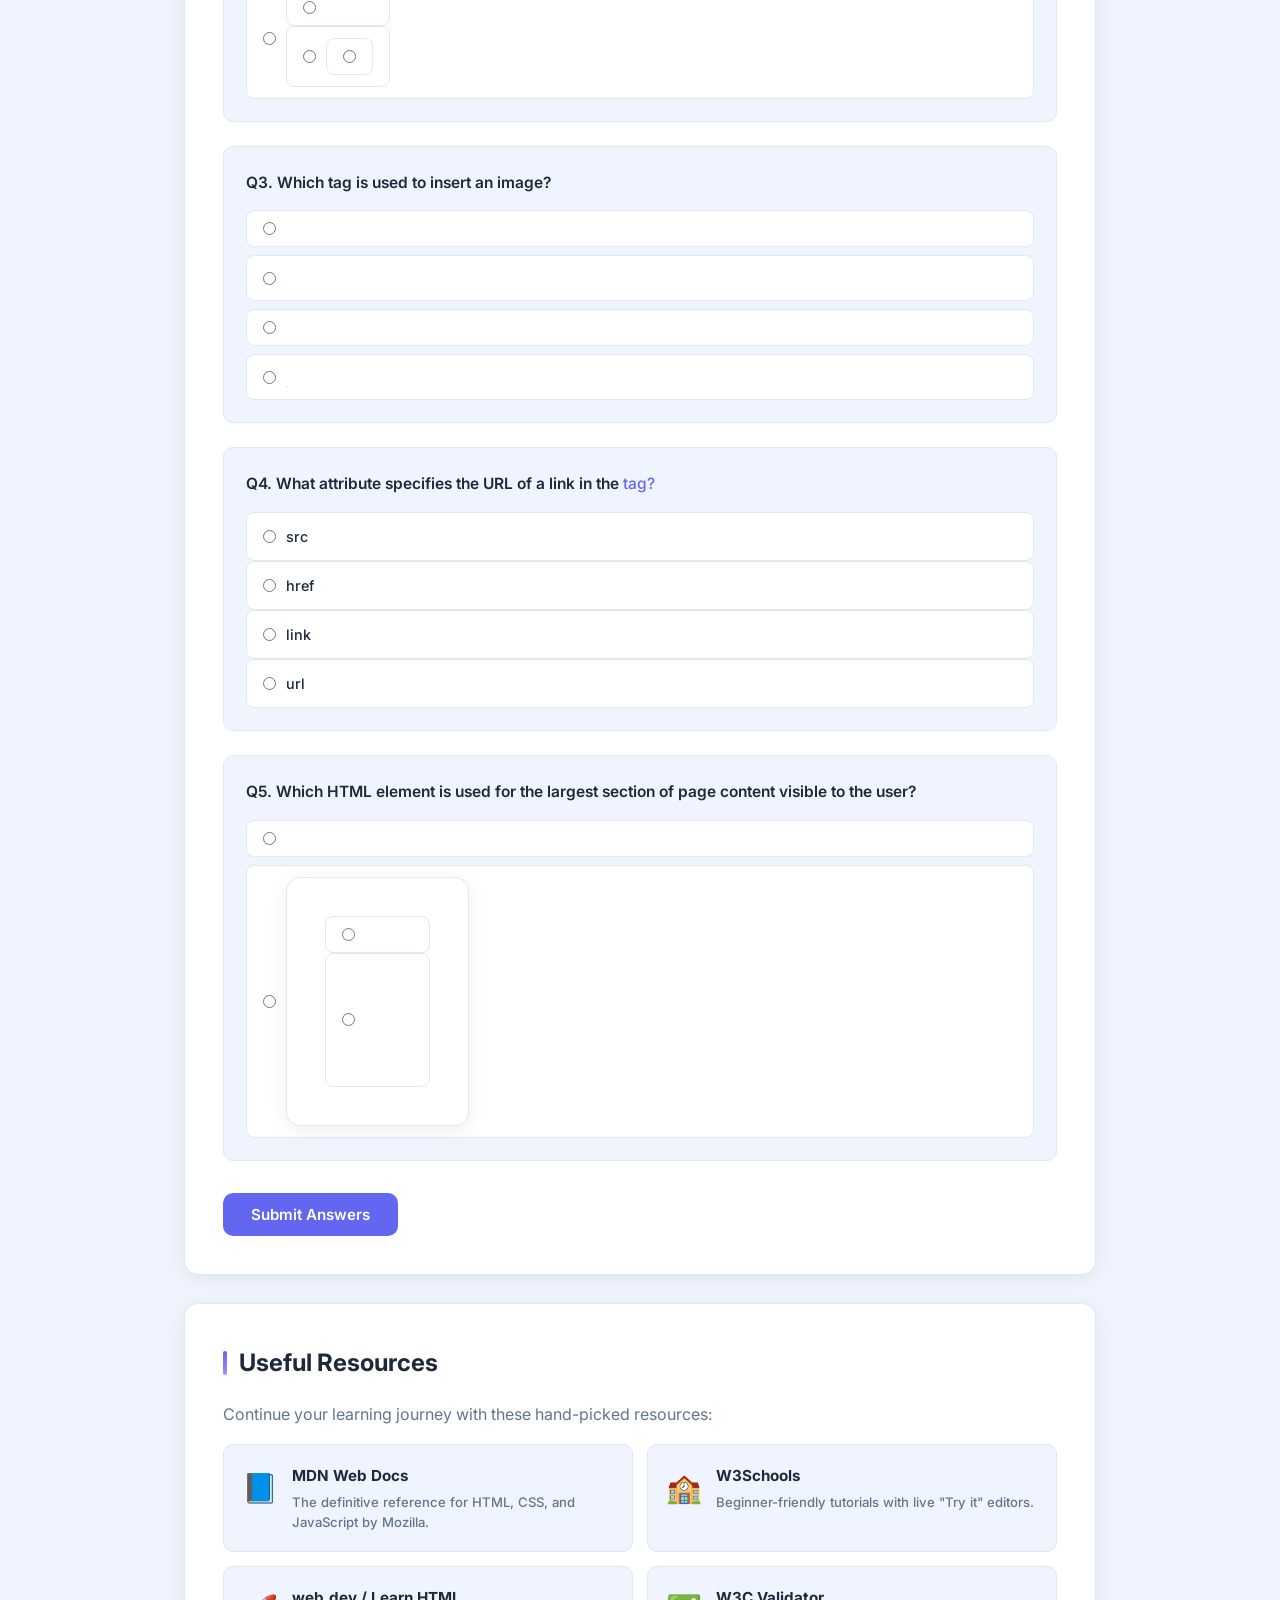
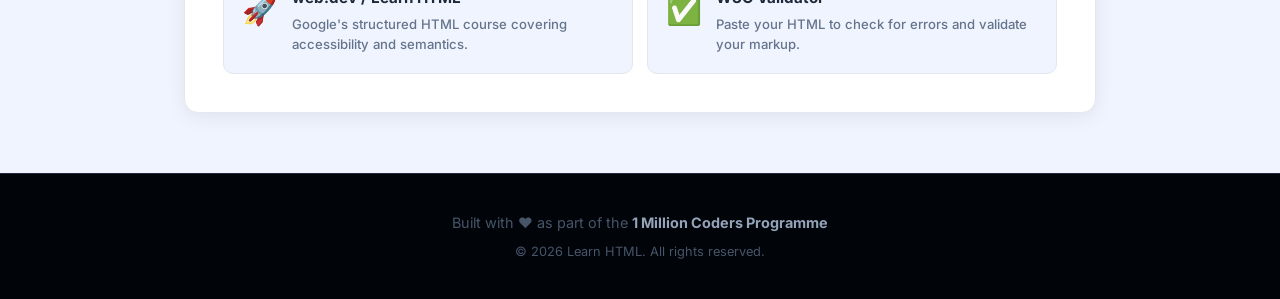
==== commit b6ee9ad3: "feat: full interactive HTML learning page with playground, quiz, dark mode, accordion, tabs" ====
--- a/1.html
+++ b/1.html
@@ -4,9 +4,10 @@
 <head>
     <meta charset="UTF-8" />
     <meta name="viewport" content="width=device-width, initial-scale=1.0" />
-    <meta name="description" content="An introductory HTML page covering the basics of web development." />
-    <meta name="keywords" content="HTML, frontend, web development, beginner, basics" />
-    <title>HTML Basics</title>
+    <meta name="description"
+        content="An interactive HTML learning page for beginners covering core concepts, live demos, and quizzes." />
+    <meta name="keywords" content="HTML, frontend, web development, beginner, interactive, learn" />
+    <title>Learn HTML — Interactive Guide</title>
     <link rel="stylesheet" href="style.css" />
 </head>
 
@@ -14,77 +15,179 @@
 
     <!-- Navigation -->
     <nav>
-        <a href="#" class="nav-brand">HTML<span>Basics</span></a>
+        <a href="#" class="nav-brand">Learn<span>HTML</span></a>
         <ul>
-            <li><a href="#about">About</a></li>
+            <li><a href="#about">Intro</a></li>
             <li><a href="#concepts">Concepts</a></li>
+            <li><a href="#playground">Playground</a></li>
             <li><a href="#tags">Tags</a></li>
+            <li><a href="#quiz">Quiz</a></li>
             <li><a href="#resources">Resources</a></li>
         </ul>
+        <button id="darkToggle" aria-label="Toggle dark mode">🌙</button>
     </nav>
+
+    <!-- Progress Bar -->
+    <div id="progressBar"></div>
 
     <!-- Page Header -->
     <header>
-        <div class="badge">Beginner Friendly</div>
-        <h1>Introduction to HTML</h1>
-        <p>Your first step into web development.</p>
+        <div class="badge">✦ Beginner Friendly</div>
+        <h1>Learn HTML</h1>
+        <p>An interactive guide to building your first webpage — from zero to confident.</p>
+        <div class="header-stats">
+            <div class="stat"><span>6</span> Sections</div>
+            <div class="stat"><span>8</span> Tags Covered</div>
+            <div class="stat"><span>5</span> Quiz Questions</div>
+        </div>
+        <a href="#about" class="hero-btn">Start Learning ↓</a>
     </header>
 
     <!-- Main Content -->
     <main>
 
-        <!-- About Section -->
+        <!-- ── Intro Section ── -->
         <section id="about">
             <h2>What is HTML?</h2>
             <p>
                 <strong>HTML</strong> stands for <em>HyperText Markup Language</em>.
                 It is the standard language used to create and structure content on the web.
+                Every website you visit is built on HTML.
             </p>
-            <img src="images/1.jpg" alt="HTML illustration" width="400" />
-        </section>
-
-        <!-- Key Concepts Section -->
+            <img src="images/1.jpg" alt="HTML illustration" />
+
+            <!-- Accordion: How a browser reads HTML -->
+            <h3>How does a browser read HTML?</h3>
+            <div class="accordion">
+                <div class="accordion-item">
+                    <button class="accordion-btn">1. Downloads the HTML file</button>
+                    <div class="accordion-body">
+                        <p>When you visit a URL, the browser sends a request to a server and receives an HTML file in
+                            return.</p>
+                    </div>
+                </div>
+                <div class="accordion-item">
+                    <button class="accordion-btn">2. Parses the tags</button>
+                    <div class="accordion-body">
+                        <p>The browser reads through the HTML top to bottom, recognising opening and closing tags and
+                            building a tree structure called the <strong>DOM</strong> (Document Object Model).</p>
+                    </div>
+                </div>
+                <div class="accordion-item">
+                    <button class="accordion-btn">3. Renders the page</button>
+                    <div class="accordion-body">
+                        <p>Using the DOM tree, the browser calculates layout and paints pixels on your screen —
+                            producing the visual page you see.</p>
+                    </div>
+                </div>
+            </div>
+        </section>
+
+        <!-- ── Concepts Section ── -->
         <section id="concepts">
-            <h2>Key Concepts</h2>
-
-            <h3>Elements &amp; Tags</h3>
-            <p>HTML is made up of <strong>elements</strong> represented by tags, like <code>&lt;p&gt;</code> for
-                paragraphs and <code>&lt;h1&gt;</code> for headings.</p>
-
-            <h3>Headings</h3>
-            <p>HTML provides six levels of headings, from <code>&lt;h1&gt;</code> (most important) to
-                <code>&lt;h6&gt;</code> (least important).
-            </p>
-
-            <h3>Attributes</h3>
-            <p>Tags can have <strong>attributes</strong> that provide extra information, such as <code>src</code> for
-                images or <code>href</code> for links.</p>
-        </section>
-
-        <!-- Lists Section -->
-        <section>
-            <h2>Why Learn HTML?</h2>
-
-            <h3>Benefits</h3>
-            <ul>
-                <li>It is the foundation of every website.</li>
-                <li>Easy to learn and get started with.</li>
-                <li>Works alongside CSS and JavaScript.</li>
-            </ul>
-
-            <h3>Steps to Get Started</h3>
-            <ol>
-                <li>Learn the basic HTML structure.</li>
-                <li>Understand common tags and their purpose.</li>
-                <li>Build your first webpage.</li>
-                <li>Style it with CSS.</li>
-            </ol>
-        </section>
-
-        <!-- HTML Tags Table Section -->
+            <h2>Core Concepts</h2>
+
+            <!-- Tabbed content -->
+            <div class="tabs">
+                <div class="tab-buttons">
+                    <button class="tab-btn active" data-tab="elements">Elements</button>
+                    <button class="tab-btn" data-tab="attributes">Attributes</button>
+                    <button class="tab-btn" data-tab="structure">Structure</button>
+                    <button class="tab-btn" data-tab="headings">Headings</button>
+                </div>
+
+                <div class="tab-content active" id="tab-elements">
+                    <h3>Elements &amp; Tags</h3>
+                    <p>An HTML <strong>element</strong> consists of an opening tag, content, and a closing tag:</p>
+                    <div class="code-block">
+                        <span class="cb-tag">&lt;p&gt;</span>This is a paragraph.<span class="cb-tag">&lt;/p&gt;</span>
+                    </div>
+                    <p>Some elements are <strong>self-closing</strong> and need no closing tag:</p>
+                    <div class="code-block">
+                        <span class="cb-tag">&lt;img</span> <span class="cb-attr">src</span>=<span
+                            class="cb-val">"photo.jpg"</span> <span class="cb-attr">alt</span>=<span class="cb-val">"A
+                            photo"</span> <span class="cb-tag">/&gt;</span>
+                    </div>
+                </div>
+
+                <div class="tab-content" id="tab-attributes">
+                    <h3>Attributes</h3>
+                    <p>Attributes provide extra information about an element. They live inside the opening tag:</p>
+                    <div class="code-block">
+                        <span class="cb-tag">&lt;a</span> <span class="cb-attr">href</span>=<span
+                            class="cb-val">"https://example.com"</span> <span class="cb-attr">target</span>=<span
+                            class="cb-val">"_blank"</span><span class="cb-tag">&gt;</span>Visit<span
+                            class="cb-tag">&lt;/a&gt;</span>
+                    </div>
+                    <p>Common attributes: <code>id</code>, <code>class</code>, <code>src</code>, <code>href</code>,
+                        <code>alt</code>, <code>style</code>
+                    </p>
+                </div>
+
+                <div class="tab-content" id="tab-structure">
+                    <h3>Page Structure</h3>
+                    <p>Every valid HTML page follows this structure:</p>
+                    <div class="code-block">
+                        <span class="cb-tag">&lt;!DOCTYPE html&gt;</span><br>
+                        <span class="cb-tag">&lt;html</span> <span class="cb-attr">lang</span>=<span
+                            class="cb-val">"en"</span><span class="cb-tag">&gt;</span><br>
+                        &nbsp;&nbsp;<span class="cb-tag">&lt;head&gt;</span><br>
+                        &nbsp;&nbsp;&nbsp;&nbsp;<span class="cb-tag">&lt;title&gt;</span>My Page<span
+                            class="cb-tag">&lt;/title&gt;</span><br>
+                        &nbsp;&nbsp;<span class="cb-tag">&lt;/head&gt;</span><br>
+                        &nbsp;&nbsp;<span class="cb-tag">&lt;body&gt;</span><br>
+                        &nbsp;&nbsp;&nbsp;&nbsp;<span class="cb-tag">&lt;h1&gt;</span>Hello World<span
+                            class="cb-tag">&lt;/h1&gt;</span><br>
+                        &nbsp;&nbsp;<span class="cb-tag">&lt;/body&gt;</span><br>
+                        <span class="cb-tag">&lt;/html&gt;</span>
+                    </div>
+                </div>
+
+                <div class="tab-content" id="tab-headings">
+                    <h3>Headings</h3>
+                    <p>HTML has 6 heading levels. Click each to preview:</p>
+                    <div class="heading-demo">
+                        <div class="h-demo" data-size="2.2rem">h1 — Page Title</div>
+                        <div class="h-demo" data-size="1.7rem">h2 — Section Title</div>
+                        <div class="h-demo" data-size="1.35rem">h3 — Sub-section</div>
+                        <div class="h-demo" data-size="1.1rem">h4 — Minor Heading</div>
+                        <div class="h-demo" data-size="0.9rem">h5 — Small Heading</div>
+                        <div class="h-demo" data-size="0.8rem">h6 — Smallest</div>
+                    </div>
+                </div>
+            </div>
+        </section>
+
+        <!-- ── Live Playground Section ── -->
+        <section id="playground">
+            <h2>Live Playground</h2>
+            <p>Edit the HTML below and see the result instantly. Try adding new tags!</p>
+            <div class="playground">
+                <div class="playground-pane">
+                    <div class="pane-label">✏️ HTML Editor</div>
+                    <textarea id="htmlEditor" spellcheck="false">&lt;h2&gt;Hello, World!&lt;/h2&gt;
+&lt;p&gt;This is a &lt;strong&gt;live&lt;/strong&gt; HTML preview.&lt;/p&gt;
+&lt;ul&gt;
+  &lt;li&gt;Edit me&lt;/li&gt;
+  &lt;li&gt;Add more items&lt;/li&gt;
+&lt;/ul&gt;
+&lt;a href="#"&gt;A link&lt;/a&gt;</textarea>
+                </div>
+                <div class="playground-pane">
+                    <div class="pane-label">👁️ Preview</div>
+                    <iframe id="htmlPreview" title="HTML Preview" sandbox="allow-same-origin"></iframe>
+                </div>
+            </div>
+            <div class="playground-actions">
+                <button id="resetPlayground">Reset</button>
+                <button id="clearPlayground">Clear</button>
+            </div>
+        </section>
+
+        <!-- ── Tags Reference Section ── -->
         <section id="tags">
             <h2>Common HTML Tags</h2>
-            <p>Here is a quick reference table of frequently used HTML tags:</p>
+            <p>A searchable reference of the most frequently used HTML tags.</p>
             <table>
                 <thead>
                     <tr>
@@ -143,27 +246,82 @@
                         <td>Collects user input</td>
                         <td><code>&lt;form&gt;...&lt;/form&gt;</code></td>
                     </tr>
+                    <tr>
+                        <td><code>&lt;div&gt;</code></td>
+                        <td>Division</td>
+                        <td>Generic container block</td>
+                        <td><code>&lt;div class="box"&gt;...&lt;/div&gt;</code></td>
+                    </tr>
+                    <tr>
+                        <td><code>&lt;span&gt;</code></td>
+                        <td>Span</td>
+                        <td>Inline container</td>
+                        <td><code>&lt;span style="color:red"&gt;text&lt;/span&gt;</code></td>
+                    </tr>
                 </tbody>
             </table>
         </section>
 
-        <!-- Links Section -->
+        <!-- ── Quiz Section ── -->
+        <section id="quiz">
+            <h2>Test Your Knowledge</h2>
+            <p>Answer all 5 questions to see your score.</p>
+            <div id="quizContainer">
+                <!-- Injected by JS -->
+            </div>
+            <div id="quizResult" class="quiz-result hidden">
+                <p id="quizScore"></p>
+                <button id="retakeQuiz">Retake Quiz</button>
+            </div>
+        </section>
+
+        <!-- ── Resources Section ── -->
         <section id="resources">
             <h2>Useful Resources</h2>
-            <p>Explore these resources to continue learning:</p>
-            <ul>
-                <li><a href="https://developer.mozilla.org/en-US/docs/Web/HTML" target="_blank"
-                        rel="noopener noreferrer">MDN Web Docs — HTML</a></li>
-                <li><a href="https://www.w3schools.com/html/" target="_blank" rel="noopener noreferrer">W3Schools — HTML
-                        Tutorial</a></li>
-            </ul>
+            <p>Continue your learning journey with these hand-picked resources:</p>
+            <div class="resource-cards">
+                <a href="https://developer.mozilla.org/en-US/docs/Web/HTML" target="_blank" rel="noopener noreferrer"
+                    class="resource-card">
+                    <div class="rc-icon">📘</div>
+                    <div>
+                        <strong>MDN Web Docs</strong>
+                        <p>The definitive reference for HTML, CSS, and JavaScript by Mozilla.</p>
+                    </div>
+                </a>
+                <a href="https://www.w3schools.com/html/" target="_blank" rel="noopener noreferrer"
+                    class="resource-card">
+                    <div class="rc-icon">🏫</div>
+                    <div>
+                        <strong>W3Schools</strong>
+                        <p>Beginner-friendly tutorials with live "Try it" editors.</p>
+                    </div>
+                </a>
+                <a href="https://web.dev/learn/html" target="_blank" rel="noopener noreferrer" class="resource-card">
+                    <div class="rc-icon">🚀</div>
+                    <div>
+                        <strong>web.dev / Learn HTML</strong>
+                        <p>Google's structured HTML course covering accessibility and semantics.</p>
+                    </div>
+                </a>
+                <a href="https://validator.w3.org/" target="_blank" rel="noopener noreferrer" class="resource-card">
+                    <div class="rc-icon">✅</div>
+                    <div>
+                        <strong>W3C Validator</strong>
+                        <p>Paste your HTML to check for errors and validate your markup.</p>
+                    </div>
+                </a>
+            </div>
         </section>
 
     </main>
+
+    <!-- Back to top -->
+    <button id="backToTop" aria-label="Back to top">↑</button>
 
     <!-- Page Footer -->
     <footer>
-        <p>&copy; 2026 HTML Basics. All rights reserved.</p>
+        <p>Built with ❤️ as part of the <strong>1 Million Coders Programme</strong></p>
+        <p class="footer-sub">&copy; <span id="footerYear"></span> Learn HTML. All rights reserved.</p>
     </footer>
 
     <script src="style.js"></script>
--- a/style.css
+++ b/style.css
@@ -1,49 +1,68 @@
-/* ── Google Fonts ── */
-@import url('https://fonts.googleapis.com/css2?family=Inter:wght@400;500;600;700&family=Fira+Code:wght@400;500&display=swap');
-
-/* ── CSS Variables ── */
+﻿/* == Google Fonts == */
+@import url('https://fonts.googleapis.com/css2?family=Inter:wght@400;500;600;700;800&family=Fira+Code:wght@400;500&display=swap');
+
+/* == CSS Variables (Light Mode) == */
 :root {
-    --color-bg: #f5f7fa;
+    --color-bg: #f0f4ff;
     --color-surface: #ffffff;
     --color-primary: #0f172a;
     --color-secondary: #1e293b;
     --color-accent: #6366f1;
     --color-accent-hover: #4f46e5;
-    --color-danger: #ef4444;
-    --color-text: #374151;
-    --color-muted: #6b7280;
-    --color-border: #e5e7eb;
+    --color-accent-light: rgba(99,102,241,0.1);
+    --color-text: #1e293b;
+    --color-muted: #64748b;
+    --color-border: #e2e8f0;
     --color-code-bg: #f1f5f9;
-    --radius: 12px;
-    --shadow-sm: 0 1px 3px rgba(0, 0, 0, 0.08), 0 1px 2px rgba(0, 0, 0, 0.04);
-    --shadow-md: 0 4px 16px rgba(0, 0, 0, 0.08), 0 2px 6px rgba(0, 0, 0, 0.04);
-    --transition: 0.2s ease;
-}
-
-/* ── Reset & Base ── */
-*,
-*::before,
-*::after {
-    margin: 0;
-    padding: 0;
-    box-sizing: border-box;
-}
-
-html {
-    scroll-behavior: smooth;
-}
-
+    --radius: 14px;
+    --shadow-sm: 0 1px 4px rgba(0,0,0,0.06);
+    --shadow-md: 0 4px 20px rgba(0,0,0,0.07);
+    --shadow-lg: 0 12px 40px rgba(0,0,0,0.1);
+    --transition: 0.22s ease;
+    --nav-bg: #0f172a;
+    --header-gradient: linear-gradient(135deg, #0f172a 0%, #1e1b4b 100%);
+}
+
+/* == Dark Mode == */
+body.dark {
+    --color-bg: #0d1117;
+    --color-surface: #161b22;
+    --color-primary: #e2e8f0;
+    --color-secondary: #94a3b8;
+    --color-text: #e2e8f0;
+    --color-muted: #94a3b8;
+    --color-border: #30363d;
+    --color-code-bg: #1e2530;
+    --shadow-md: 0 4px 20px rgba(0,0,0,0.4);
+    --nav-bg: #010409;
+    --header-gradient: linear-gradient(135deg, #010409 0%, #0d0f2b 100%);
+}
+
+/* == Reset & Base == */
+*, *::before, *::after { margin: 0; padding: 0; box-sizing: border-box; }
+html { scroll-behavior: smooth; }
 body {
     font-family: 'Inter', 'Segoe UI', sans-serif;
     background-color: var(--color-bg);
     color: var(--color-text);
     line-height: 1.75;
     font-size: 16px;
-}
-
-/* ── Nav ── */
+    transition: background-color 0.3s ease, color 0.3s ease;
+}
+
+/* == Progress Bar == */
+#progressBar {
+    position: fixed;
+    top: 60px; left: 0;
+    height: 3px; width: 0%;
+    background: linear-gradient(90deg, var(--color-accent), #a78bfa);
+    z-index: 200;
+    transition: width 0.1s linear;
+}
+
+/* == Navigation == */
 nav {
-    background-color: var(--color-primary);
+    background-color: var(--nav-bg);
     padding: 0 40px;
     display: flex;
     align-items: center;
@@ -52,339 +71,292 @@
     position: sticky;
     top: 0;
     z-index: 100;
-    box-shadow: 0 2px 8px rgba(0, 0, 0, 0.3);
-}
-
-nav .nav-brand {
-    color: #fff;
-    font-size: 1.1rem;
-    font-weight: 700;
-    letter-spacing: 0.5px;
-    text-decoration: none;
-}
-
-nav .nav-brand span {
-    color: var(--color-accent);
-}
-
-nav ul {
-    list-style: none;
-    display: flex;
-    gap: 28px;
-    padding: 0;
-}
-
+    box-shadow: 0 2px 12px rgba(0,0,0,0.4);
+}
+.nav-brand { color: #fff; font-size: 1.1rem; font-weight: 800; text-decoration: none; letter-spacing: -0.3px; }
+.nav-brand span { color: var(--color-accent); }
+nav ul { list-style: none; display: flex; gap: 6px; padding: 0; }
 nav ul li a {
     color: #94a3b8;
-    font-size: 0.9rem;
-    font-weight: 500;
+    font-size: 0.85rem; font-weight: 500;
     text-decoration: none;
-    transition: color var(--transition);
-}
-
-nav ul li a:hover {
+    padding: 5px 10px;
+    border-radius: 6px;
+    transition: color var(--transition), background var(--transition);
+}
+nav ul li a:hover { color: #fff; background-color: rgba(255,255,255,0.08); text-decoration: none; }
+nav ul li a.active { color: #fff; border-bottom: 2px solid var(--color-accent); padding-bottom: 3px; }
+#darkToggle {
+    background: rgba(255,255,255,0.08);
+    border: 1px solid rgba(255,255,255,0.12);
+    color: #fff; border-radius: 8px;
+    padding: 5px 10px; cursor: pointer; font-size: 1rem;
+    transition: background var(--transition);
+}
+#darkToggle:hover { background: rgba(255,255,255,0.15); }
+
+/* == Header == */
+header {
+    background: var(--header-gradient);
     color: #fff;
-    text-decoration: none;
-}
-
-/* ── Header ── */
-header {
-    background: linear-gradient(135deg, var(--color-primary) 0%, #1e1b4b 100%);
-    color: #fff;
-    padding: 90px 40px 80px;
+    padding: 100px 40px 90px;
     text-align: center;
     position: relative;
     overflow: hidden;
 }
-
 header::before {
-    content: '';
-    position: absolute;
-    top: -60px;
-    right: -60px;
-    width: 320px;
-    height: 320px;
-    background: radial-gradient(circle, rgba(99, 102, 241, 0.25) 0%, transparent 70%);
+    content: ''; position: absolute; top: -80px; right: -80px;
+    width: 400px; height: 400px;
+    background: radial-gradient(circle, rgba(99,102,241,0.3) 0%, transparent 65%);
     pointer-events: none;
 }
-
 header::after {
-    content: '';
-    position: absolute;
-    bottom: -40px;
-    left: -40px;
-    width: 220px;
-    height: 220px;
-    background: radial-gradient(circle, rgba(99, 102, 241, 0.15) 0%, transparent 70%);
+    content: ''; position: absolute; bottom: -60px; left: -60px;
+    width: 280px; height: 280px;
+    background: radial-gradient(circle, rgba(167,139,250,0.2) 0%, transparent 65%);
     pointer-events: none;
 }
-
 header .badge {
     display: inline-block;
-    background-color: rgba(99, 102, 241, 0.2);
-    color: #a5b4fc;
-    border: 1px solid rgba(99, 102, 241, 0.4);
-    padding: 4px 14px;
-    border-radius: 999px;
-    font-size: 0.8rem;
-    font-weight: 600;
-    letter-spacing: 1px;
-    text-transform: uppercase;
-    margin-bottom: 18px;
-}
-
-header h1 {
-    font-size: 3.2rem;
-    font-weight: 700;
-    letter-spacing: -0.5px;
-    margin-bottom: 14px;
-    line-height: 1.2;
-}
-
-header p {
-    font-size: 1.15rem;
-    color: #94a3b8;
-    max-width: 480px;
-    margin: 0 auto;
-}
-
-/* ── Main Layout ── */
-main {
-    max-width: 920px;
-    margin: 50px auto 60px;
-    padding: 0 24px;
-    display: flex;
-    flex-direction: column;
-    gap: 28px;
-}
-
-/* ── Sections ── */
+    background: rgba(99,102,241,0.2); color: #a5b4fc;
+    border: 1px solid rgba(99,102,241,0.4);
+    padding: 5px 16px; border-radius: 999px;
+    font-size: 0.75rem; font-weight: 600; letter-spacing: 1.5px;
+    text-transform: uppercase; margin-bottom: 22px;
+}
+header h1 { font-size: 3.6rem; font-weight: 800; letter-spacing: -1px; line-height: 1.1; margin-bottom: 16px; }
+header > p { font-size: 1.15rem; color: #94a3b8; max-width: 520px; margin: 0 auto 32px; }
+.header-stats { display: flex; justify-content: center; gap: 32px; margin-bottom: 36px; }
+.stat { color: #94a3b8; font-size: 0.85rem; }
+.stat span { display: block; font-size: 1.8rem; font-weight: 700; color: #fff; line-height: 1; margin-bottom: 4px; }
+.hero-btn {
+    display: inline-block;
+    background: var(--color-accent); color: #fff;
+    padding: 13px 32px; border-radius: 10px;
+    font-weight: 600; font-size: 0.95rem;
+    text-decoration: none;
+    transition: background var(--transition), transform var(--transition);
+    box-shadow: 0 4px 14px rgba(99,102,241,0.4);
+}
+.hero-btn:hover { background: var(--color-accent-hover); transform: translateY(-2px); text-decoration: none; color: #fff; }
+
+/* == Main == */
+main { max-width: 960px; margin: 50px auto 60px; padding: 0 24px; display: flex; flex-direction: column; gap: 28px; }
+
+/* == Sections == */
 section {
     background-color: var(--color-surface);
     border-radius: var(--radius);
-    padding: 36px;
+    padding: 38px;
     box-shadow: var(--shadow-md);
     border: 1px solid var(--color-border);
     transition: box-shadow var(--transition);
 }
-
-section:hover {
-    box-shadow: 0 8px 28px rgba(0, 0, 0, 0.1);
-}
-
+section:hover { box-shadow: var(--shadow-lg); }
 section h2 {
-    font-size: 1.5rem;
-    font-weight: 700;
-    color: var(--color-primary);
-    margin-bottom: 18px;
-    display: flex;
-    align-items: center;
-    gap: 10px;
-}
-
+    font-size: 1.5rem; font-weight: 700;
+    color: var(--color-text);
+    margin-bottom: 16px;
+    display: flex; align-items: center; gap: 12px;
+}
 section h2::before {
-    content: '';
-    display: inline-block;
-    width: 4px;
-    height: 22px;
-    background: linear-gradient(180deg, var(--color-accent), var(--color-accent-hover));
-    border-radius: 4px;
-    flex-shrink: 0;
-}
-
-section h3 {
-    font-size: 1rem;
-    font-weight: 600;
-    color: var(--color-secondary);
-    margin: 22px 0 8px;
-    text-transform: uppercase;
-    letter-spacing: 0.6px;
-    font-size: 0.85rem;
-}
-
-section p {
-    color: var(--color-muted);
-    margin-bottom: 12px;
-}
-
-/* ── Image ── */
-img {
-    display: block;
-    max-width: 100%;
-    border-radius: 10px;
-    margin-top: 18px;
-    box-shadow: var(--shadow-md);
-    border: 1px solid var(--color-border);
-}
-
-/* ── Lists ── */
-ul,
-ol {
-    padding-left: 22px;
-    color: var(--color-muted);
-}
-
-ul li,
-ol li {
-    margin-bottom: 8px;
-    padding-left: 4px;
-}
-
-/* ── Code ── */
+    content: ''; display: inline-block;
+    width: 4px; height: 24px;
+    background: linear-gradient(180deg, var(--color-accent), #a78bfa);
+    border-radius: 4px; flex-shrink: 0;
+}
+section h3 { font-size: 0.8rem; font-weight: 700; color: var(--color-muted); margin: 24px 0 10px; text-transform: uppercase; letter-spacing: 1px; }
+section p { color: var(--color-muted); margin-bottom: 12px; }
+
+/* == Image == */
+img { display: block; max-width: 100%; border-radius: 12px; margin-top: 20px; box-shadow: var(--shadow-md); border: 1px solid var(--color-border); }
+
+/* == Lists == */
+ul, ol { padding-left: 22px; color: var(--color-muted); }
+ul li, ol li { margin-bottom: 8px; }
+
+/* == Code == */
 code {
-    background-color: var(--color-code-bg);
-    color: var(--color-accent);
-    padding: 2px 7px;
-    border-radius: 5px;
-    font-size: 0.875em;
-    font-family: 'Fira Code', 'Courier New', monospace;
-    border: 1px solid var(--color-border);
-    font-weight: 500;
-}
-
-/* ── Table ── */
-table {
-    width: 100%;
-    border-collapse: collapse;
-    margin-top: 18px;
-    font-size: 0.92rem;
-    border-radius: 10px;
-    overflow: hidden;
-    box-shadow: var(--shadow-sm);
-}
-
-thead {
-    background: linear-gradient(135deg, var(--color-primary), var(--color-secondary));
-    color: #fff;
-}
-
-thead th {
+    background-color: var(--color-code-bg); color: var(--color-accent);
+    padding: 2px 8px; border-radius: 5px;
+    font-size: 0.875em; font-family: 'Fira Code', 'Courier New', monospace;
+    border: 1px solid var(--color-border); font-weight: 500;
+    cursor: pointer; transition: background var(--transition);
+}
+code:hover { background-color: var(--color-accent-light); }
+
+/* == Accordion == */
+.accordion { display: flex; flex-direction: column; gap: 8px; margin-top: 16px; }
+.accordion-btn {
+    width: 100%; text-align: left;
     padding: 14px 18px;
-    text-align: left;
-    font-size: 0.8rem;
-    font-weight: 600;
-    letter-spacing: 0.8px;
-    text-transform: uppercase;
-}
-
-tbody tr {
-    border-bottom: 1px solid var(--color-border);
-    transition: background-color var(--transition);
-}
-
-tbody tr:last-child {
-    border-bottom: none;
-}
-
-tbody tr:nth-child(even) {
-    background-color: #f8fafc;
-}
-
-tbody tr:hover {
-    background-color: #eef2ff;
-}
-
-tbody td {
-    padding: 13px 18px;
-    color: var(--color-text);
-}
-
-/* ── Links ── */
-a {
-    color: var(--color-accent);
-    text-decoration: none;
-    font-weight: 500;
-    transition: color var(--transition);
-}
-
-a:hover {
-    color: var(--color-accent-hover);
-    text-decoration: underline;
-}
-
-/* ── Footer ── */
-footer {
-    text-align: center;
-    padding: 32px 24px;
-    background-color: var(--color-primary);
-    color: #64748b;
-    font-size: 0.875rem;
-    margin-top: 20px;
-    border-top: 1px solid #1e293b;
-}
-
-footer p {
-    color: #64748b;
-}
-
-/* ── Active Nav Link ── */
-nav ul li a.active {
-    color: #fff;
-    border-bottom: 2px solid var(--color-accent);
-    padding-bottom: 2px;
-}
-
-/* ── Fade-in Animation ── */
-.fade-in {
-    opacity: 0;
-    transform: translateY(20px);
-    transition: opacity 0.5s ease, transform 0.5s ease;
-}
-
-.fade-in.visible {
-    opacity: 1;
-    transform: translateY(0);
-}
-
-/* ── Table Filter Input ── */
+    background: var(--color-bg); border: 1px solid var(--color-border); border-radius: 8px;
+    font-family: inherit; font-size: 0.95rem; font-weight: 600; color: var(--color-text);
+    cursor: pointer; display: flex; justify-content: space-between; align-items: center;
+    transition: background var(--transition), border-color var(--transition);
+}
+.accordion-btn::after { content: '+'; font-size: 1.2rem; color: var(--color-accent); }
+.accordion-btn.open::after { content: '-'; }
+.accordion-btn:hover, .accordion-btn.open { background: var(--color-accent-light); border-color: var(--color-accent); }
+.accordion-body {
+    display: none; padding: 14px 18px;
+    background: var(--color-bg); border: 1px solid var(--color-border); border-top: none;
+    border-radius: 0 0 8px 8px; color: var(--color-muted); font-size: 0.95rem;
+}
+.accordion-body.open { display: block; }
+
+/* == Tabs == */
+.tab-buttons {
+    display: flex; gap: 4px; flex-wrap: wrap; margin-bottom: 20px;
+    border-bottom: 2px solid var(--color-border);
+}
+.tab-btn {
+    background: none; border: none;
+    padding: 9px 18px; font-family: inherit; font-size: 0.9rem; font-weight: 600;
+    color: var(--color-muted); cursor: pointer;
+    border-bottom: 2px solid transparent; margin-bottom: -2px;
+    border-radius: 6px 6px 0 0;
+    transition: color var(--transition), border-color var(--transition);
+}
+.tab-btn:hover { color: var(--color-text); }
+.tab-btn.active { color: var(--color-accent); border-bottom-color: var(--color-accent); }
+.tab-content { display: none; }
+.tab-content.active { display: block; }
+
+/* == Code Block == */
+.code-block {
+    background: #0f172a; color: #e2e8f0;
+    padding: 18px 22px; border-radius: 10px;
+    font-family: 'Fira Code', monospace; font-size: 0.88rem; line-height: 1.8;
+    margin: 12px 0; overflow-x: auto;
+    border: 1px solid rgba(255,255,255,0.06);
+}
+.cb-tag { color: #93c5fd; }
+.cb-attr { color: #6ee7b7; }
+.cb-val { color: #fca5a5; }
+
+/* == Heading Demo == */
+.heading-demo { display: flex; flex-direction: column; gap: 8px; margin-top: 14px; }
+.h-demo {
+    padding: 10px 16px; border: 1px solid var(--color-border); border-radius: 8px;
+    font-weight: 700; color: var(--color-text); cursor: pointer;
+    transition: background var(--transition), border-color var(--transition);
+}
+.h-demo:hover { background: var(--color-accent-light); border-color: var(--color-accent); }
+
+/* == Playground == */
+.playground { display: grid; grid-template-columns: 1fr 1fr; gap: 16px; margin-top: 16px; }
+.playground-pane { display: flex; flex-direction: column; border: 1px solid var(--color-border); border-radius: 10px; overflow: hidden; }
+.pane-label { background: var(--color-bg); border-bottom: 1px solid var(--color-border); padding: 8px 14px; font-size: 0.8rem; font-weight: 600; color: var(--color-muted); }
+#htmlEditor { flex: 1; min-height: 220px; padding: 16px; font-family: 'Fira Code', monospace; font-size: 0.85rem; border: none; resize: vertical; background: #0f172a; color: #e2e8f0; outline: none; line-height: 1.7; }
+#htmlPreview { flex: 1; min-height: 220px; border: none; background: #fff; }
+.playground-actions { display: flex; gap: 10px; margin-top: 12px; }
+.playground-actions button {
+    padding: 8px 20px; border-radius: 8px; border: 1px solid var(--color-border);
+    font-family: inherit; font-size: 0.85rem; font-weight: 600; cursor: pointer;
+    background: var(--color-surface); color: var(--color-text);
+    transition: background var(--transition), color var(--transition);
+}
+.playground-actions button:hover { background: var(--color-accent); color: #fff; border-color: var(--color-accent); }
+
+/* == Table == */
+table { width: 100%; border-collapse: collapse; margin-top: 6px; font-size: 0.92rem; border-radius: 10px; overflow: hidden; box-shadow: var(--shadow-sm); }
+thead { background: linear-gradient(135deg, #0f172a, #1e293b); color: #fff; }
+thead th { padding: 14px 18px; text-align: left; font-size: 0.75rem; font-weight: 700; letter-spacing: 1px; text-transform: uppercase; }
+tbody tr { border-bottom: 1px solid var(--color-border); transition: background var(--transition); }
+tbody tr:last-child { border-bottom: none; }
+tbody tr:nth-child(even) { background-color: var(--color-bg); }
+tbody tr:hover { background-color: var(--color-accent-light); }
+tbody td { padding: 13px 18px; color: var(--color-text); }
+
+/* == Table Filter == */
 #tableFilter {
-    display: block;
-    width: 100%;
-    padding: 10px 14px;
-    margin-bottom: 12px;
-    border: 1px solid var(--color-border);
-    border-radius: 8px;
-    font-family: inherit;
-    font-size: 0.9rem;
-    color: var(--color-text);
-    background-color: #f8fafc;
-    outline: none;
+    display: block; width: 100%; padding: 11px 16px; margin-bottom: 14px;
+    border: 1px solid var(--color-border); border-radius: 10px;
+    font-family: inherit; font-size: 0.9rem; color: var(--color-text);
+    background: var(--color-bg); outline: none;
     transition: border-color var(--transition), box-shadow var(--transition);
 }
-
-#tableFilter:focus {
-    border-color: var(--color-accent);
-    box-shadow: 0 0 0 3px rgba(99, 102, 241, 0.15);
-}
-
-/* ── Responsive ── */
-@media (max-width: 640px) {
-    nav {
-        padding: 0 20px;
-    }
-
-    nav ul {
-        display: none;
-    }
-
-    header {
-        padding: 60px 24px 50px;
-    }
-
-    header h1 {
-        font-size: 2rem;
-    }
-
-    section {
-        padding: 24px;
-    }
-
-    table {
-        font-size: 0.8rem;
-    }
-
-    thead th,
-    tbody td {
-        padding: 10px 12px;
-    }
+#tableFilter:focus { border-color: var(--color-accent); box-shadow: 0 0 0 3px rgba(99,102,241,0.15); }
+
+/* == Quiz == */
+.quiz-question { margin-bottom: 24px; padding: 22px; border: 1px solid var(--color-border); border-radius: 10px; background: var(--color-bg); }
+.quiz-question p { font-weight: 600; color: var(--color-text); margin-bottom: 14px; font-size: 0.97rem; }
+.quiz-options { display: flex; flex-direction: column; gap: 8px; }
+.quiz-option {
+    display: flex; align-items: center; gap: 10px;
+    padding: 11px 16px; border: 1px solid var(--color-border); border-radius: 8px;
+    cursor: pointer; font-size: 0.9rem; color: var(--color-text); background: var(--color-surface);
+    transition: background var(--transition), border-color var(--transition);
+    user-select: none;
+}
+.quiz-option:hover { background: var(--color-accent-light); border-color: var(--color-accent); }
+.quiz-option.correct { background: #dcfce7; border-color: #16a34a; color: #15803d; }
+.quiz-option.wrong { background: #fee2e2; border-color: #dc2626; color: #b91c1c; }
+#quizContainer button[type="submit"] {
+    margin-top: 8px; padding: 12px 28px;
+    background: var(--color-accent); color: #fff;
+    border: none; border-radius: 10px;
+    font-family: inherit; font-size: 0.95rem; font-weight: 600; cursor: pointer;
+    transition: background var(--transition), transform var(--transition);
+}
+#quizContainer button[type="submit"]:hover { background: var(--color-accent-hover); transform: translateY(-1px); }
+.quiz-result { text-align: center; padding: 30px; border-radius: 12px; border: 1px solid var(--color-border); background: var(--color-bg); }
+.quiz-result.hidden { display: none; }
+#quizScore { font-size: 1.3rem; font-weight: 700; color: var(--color-text); margin-bottom: 16px; }
+#retakeQuiz { padding: 10px 24px; background: var(--color-accent); color: #fff; border: none; border-radius: 8px; font-family: inherit; font-size: 0.9rem; font-weight: 600; cursor: pointer; transition: background var(--transition); }
+#retakeQuiz:hover { background: var(--color-accent-hover); }
+
+/* == Resource Cards == */
+.resource-cards { display: grid; grid-template-columns: 1fr 1fr; gap: 14px; margin-top: 16px; }
+.resource-card {
+    display: flex; align-items: flex-start; gap: 14px;
+    padding: 18px; border: 1px solid var(--color-border); border-radius: 10px;
+    background: var(--color-bg); text-decoration: none; color: var(--color-text);
+    transition: box-shadow var(--transition), border-color var(--transition), transform var(--transition);
+}
+.resource-card:hover { box-shadow: var(--shadow-md); border-color: var(--color-accent); transform: translateY(-2px); text-decoration: none; color: var(--color-text); }
+.rc-icon { font-size: 1.8rem; flex-shrink: 0; }
+.resource-card strong { display: block; font-size: 0.95rem; margin-bottom: 4px; color: var(--color-text); }
+.resource-card p { font-size: 0.82rem; color: var(--color-muted); margin: 0; line-height: 1.5; }
+
+/* == Links == */
+a { color: var(--color-accent); text-decoration: none; font-weight: 500; transition: color var(--transition); }
+a:hover { color: var(--color-accent-hover); text-decoration: underline; }
+
+/* == Back to Top == */
+#backToTop {
+    position: fixed; bottom: 30px; right: 30px;
+    width: 44px; height: 44px;
+    background: var(--color-accent); color: #fff;
+    border: none; border-radius: 50%; font-size: 1.1rem; cursor: pointer;
+    box-shadow: 0 4px 14px rgba(99,102,241,0.4);
+    transition: opacity var(--transition), transform var(--transition), background var(--transition);
+    opacity: 0; pointer-events: none; z-index: 99;
+}
+#backToTop.show { opacity: 1; pointer-events: auto; }
+#backToTop:hover { background: var(--color-accent-hover); transform: translateY(-3px); }
+
+/* == Footer == */
+footer { text-align: center; padding: 36px 24px; background-color: #010409; color: #475569; font-size: 0.9rem; margin-top: 20px; border-top: 1px solid #1e293b; }
+footer strong { color: #94a3b8; }
+.footer-sub { margin-top: 6px; font-size: 0.8rem; }
+
+/* == Fade-in == */
+.fade-in { opacity: 0; transform: translateY(24px); transition: opacity 0.55s ease, transform 0.55s ease; }
+.fade-in.visible { opacity: 1; transform: translateY(0); }
+
+/* == Responsive == */
+@media (max-width: 700px) {
+    nav { padding: 0 16px; }
+    nav ul { display: none; }
+    header { padding: 60px 20px 50px; }
+    header h1 { font-size: 2.2rem; }
+    .header-stats { gap: 20px; }
+    main { padding: 0 16px; }
+    section { padding: 24px; }
+    .playground { grid-template-columns: 1fr; }
+    .resource-cards { grid-template-columns: 1fr; }
+    table { font-size: 0.78rem; }
+    thead th, tbody td { padding: 9px 10px; }
 }
